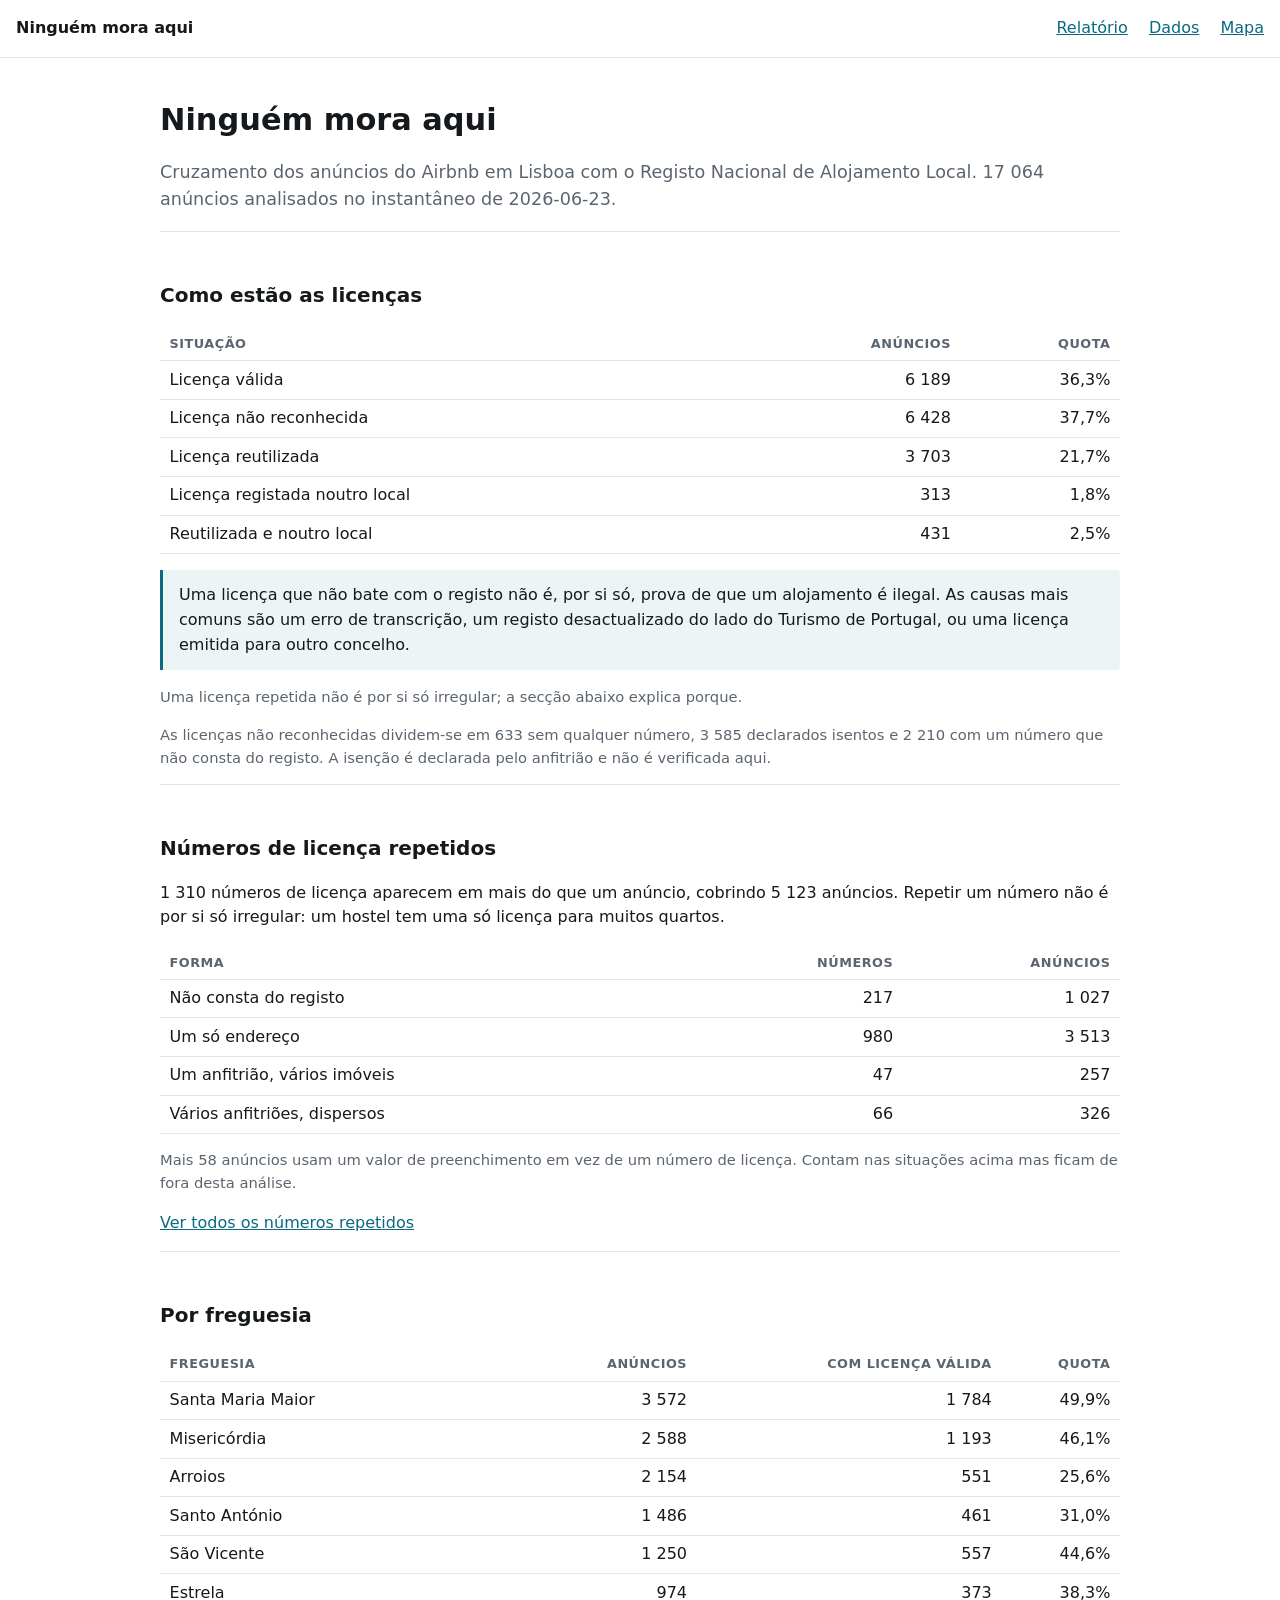
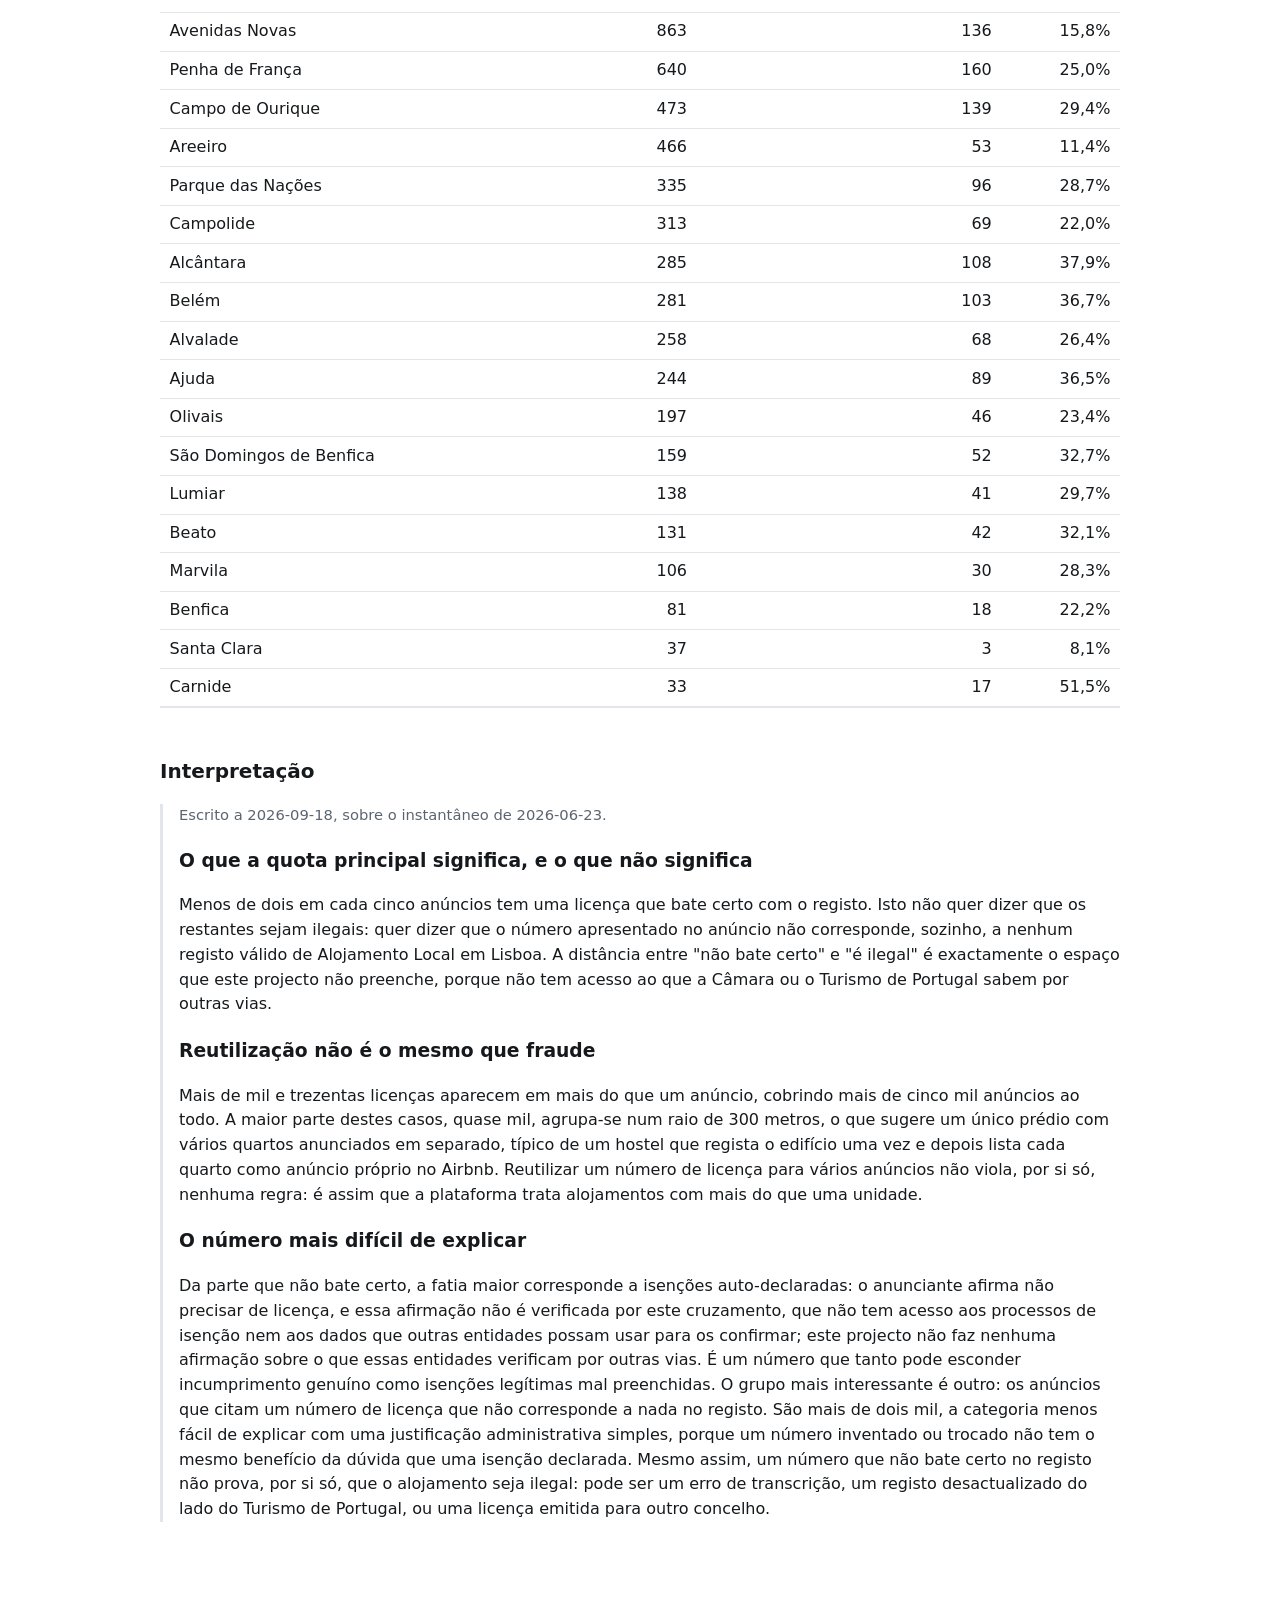
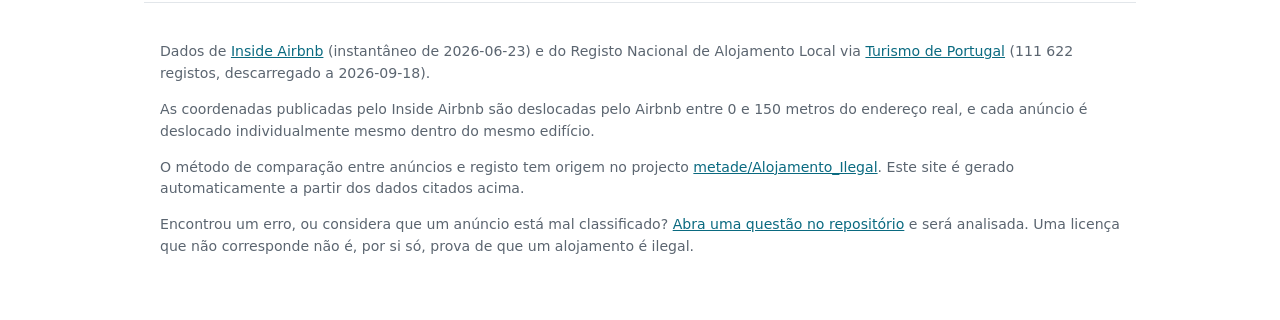
==== index.html @ 64763bdd "Publish 2026-06-23" ====
<!doctype html>
<html lang="pt">
<head>
<meta charset="utf-8">
<meta name="viewport" content="width=device-width, initial-scale=1">
<title>Ninguém mora aqui</title>
<link rel="stylesheet" href="assets/style.css">
</head>
<body>
<header class="site-header">
  <a class="brand" href="">Ninguém mora aqui</a>
  <nav>
    <a href="">Relatório</a>
    <a href="dados/">Dados</a>
    <a href="mapa/">Mapa</a>
  </nav>
</header>
<main>
<h1>Ninguém mora aqui</h1>

<p class="lede">
  Cruzamento dos anúncios do Airbnb em Lisboa com o Registo Nacional de
  Alojamento Local. 17 064
  anúncios analisados no instantâneo de 2026-06-23.
</p>

<section>
<h2>Como estão as licenças</h2>
<table>
  <thead>
  <tr><th scope="col">Situação</th><th scope="col">Anúncios</th><th scope="col">Quota</th></tr>
  </thead>
  <tbody>
  <tr><td>Licença válida</td>
      <td>6 189</td>
      <td>36,3%</td></tr>
  <tr><td>Licença não reconhecida</td>
      <td>6 428</td>
      <td>37,7%</td></tr>
  <tr><td>Licença reutilizada</td>
      <td>3 703</td>
      <td>21,7%</td></tr>
  <tr><td>Licença registada noutro local</td>
      <td>313</td>
      <td>1,8%</td></tr>
  <tr><td>Reutilizada e noutro local</td>
      <td>431</td>
      <td>2,5%</td></tr>
  </tbody>
</table>

<p class="notice">
  Uma licença que não bate com o registo não é, por si só, prova de que um
  alojamento é ilegal. As causas mais comuns são um erro de transcrição, um
  registo desactualizado do lado do Turismo de Portugal, ou uma licença
  emitida para outro concelho.
</p>

<p class="muted">
  Uma licença repetida não é por si só irregular; a secção abaixo explica
  porque.
</p>

<p class="muted">
  As licenças não reconhecidas dividem-se em 633
  sem qualquer número, 3 585 declarados isentos
  e 2 210 com um número que não
  consta do registo. A isenção é declarada pelo anfitrião e não é verificada
  aqui.
</p>
</section>

<section>
<h2>Números de licença repetidos</h2>
<p>
  1 310 números de licença aparecem em mais do que um
  anúncio, cobrindo 5 123 anúncios. Repetir um número
  não é por si só irregular: um hostel tem uma só licença para muitos quartos.
</p>
<table>
  <thead>
  <tr><th scope="col">Forma</th><th scope="col">Números</th><th scope="col">Anúncios</th></tr>
  </thead>
  <tbody>
  <tr><td>Não consta do registo</td><td>217</td><td>1 027</td></tr>
  <tr><td>Um só endereço</td><td>980</td><td>3 513</td></tr>
  <tr><td>Um anfitrião, vários imóveis</td><td>47</td><td>257</td></tr>
  <tr><td>Vários anfitriões, dispersos</td><td>66</td><td>326</td></tr>
  </tbody>
</table>
<p class="muted">
  Mais 58 anúncios usam um
  valor de preenchimento em vez de um número de licença. Contam nas situações
  acima mas ficam de fora desta análise.
</p>
<p><a href="dados/">Ver todos os números repetidos</a></p>
</section>

<section>
<h2>Por freguesia</h2>
<div class="table-wrap">
<table>
  <thead>
  <tr><th scope="col">Freguesia</th><th scope="col">Anúncios</th><th scope="col">Com licença válida</th><th scope="col">Quota</th></tr>
  </thead>
  <tbody>
  <tr>
    <td>Santa Maria Maior</td>
    <td>3 572</td>
    <td>1 784</td>
    <td>49,9%</td>
  </tr>
  <tr>
    <td>Misericórdia</td>
    <td>2 588</td>
    <td>1 193</td>
    <td>46,1%</td>
  </tr>
  <tr>
    <td>Arroios</td>
    <td>2 154</td>
    <td>551</td>
    <td>25,6%</td>
  </tr>
  <tr>
    <td>Santo António</td>
    <td>1 486</td>
    <td>461</td>
    <td>31,0%</td>
  </tr>
  <tr>
    <td>São Vicente</td>
    <td>1 250</td>
    <td>557</td>
    <td>44,6%</td>
  </tr>
  <tr>
    <td>Estrela</td>
    <td>974</td>
    <td>373</td>
    <td>38,3%</td>
  </tr>
  <tr>
    <td>Avenidas Novas</td>
    <td>863</td>
    <td>136</td>
    <td>15,8%</td>
  </tr>
  <tr>
    <td>Penha de França</td>
    <td>640</td>
    <td>160</td>
    <td>25,0%</td>
  </tr>
  <tr>
    <td>Campo de Ourique</td>
    <td>473</td>
    <td>139</td>
    <td>29,4%</td>
  </tr>
  <tr>
    <td>Areeiro</td>
    <td>466</td>
    <td>53</td>
    <td>11,4%</td>
  </tr>
  <tr>
    <td>Parque das Nações</td>
    <td>335</td>
    <td>96</td>
    <td>28,7%</td>
  </tr>
  <tr>
    <td>Campolide</td>
    <td>313</td>
    <td>69</td>
    <td>22,0%</td>
  </tr>
  <tr>
    <td>Alcântara</td>
    <td>285</td>
    <td>108</td>
    <td>37,9%</td>
  </tr>
  <tr>
    <td>Belém</td>
    <td>281</td>
    <td>103</td>
    <td>36,7%</td>
  </tr>
  <tr>
    <td>Alvalade</td>
    <td>258</td>
    <td>68</td>
    <td>26,4%</td>
  </tr>
  <tr>
    <td>Ajuda</td>
    <td>244</td>
    <td>89</td>
    <td>36,5%</td>
  </tr>
  <tr>
    <td>Olivais</td>
    <td>197</td>
    <td>46</td>
    <td>23,4%</td>
  </tr>
  <tr>
    <td>São Domingos de Benfica</td>
    <td>159</td>
    <td>52</td>
    <td>32,7%</td>
  </tr>
  <tr>
    <td>Lumiar</td>
    <td>138</td>
    <td>41</td>
    <td>29,7%</td>
  </tr>
  <tr>
    <td>Beato</td>
    <td>131</td>
    <td>42</td>
    <td>32,1%</td>
  </tr>
  <tr>
    <td>Marvila</td>
    <td>106</td>
    <td>30</td>
    <td>28,3%</td>
  </tr>
  <tr>
    <td>Benfica</td>
    <td>81</td>
    <td>18</td>
    <td>22,2%</td>
  </tr>
  <tr>
    <td>Santa Clara</td>
    <td>37</td>
    <td>3</td>
    <td>8,1%</td>
  </tr>
  <tr>
    <td>Carnide</td>
    <td>33</td>
    <td>17</td>
    <td>51,5%</td>
  </tr>
  </tbody>
</table>
</div>
</section>

<section>
<h2>Interpretação</h2>
<div class="commentary">
  <p class="muted">Escrito a 2026-09-18, sobre o instantâneo de
     2026-06-23.</p>
  <h3>O que a quota principal significa, e o que não significa</h3>
<p>Menos de dois em cada cinco anúncios tem uma licença que bate certo com o
registo. Isto não quer dizer que os restantes sejam ilegais: quer dizer que o
número apresentado no anúncio não corresponde, sozinho, a nenhum registo
válido de Alojamento Local em Lisboa. A distância entre "não bate certo" e "é
ilegal" é exactamente o espaço que este projecto não preenche, porque não tem
acesso ao que a Câmara ou o Turismo de Portugal sabem por outras vias.</p>
<h3>Reutilização não é o mesmo que fraude</h3>
<p>Mais de mil e trezentas licenças aparecem em mais do que um anúncio,
cobrindo mais de cinco mil anúncios ao todo. A maior parte destes casos,
quase mil, agrupa-se num raio de 300 metros, o que sugere um único prédio
com vários quartos anunciados em separado, típico de um hostel que regista o
edifício uma vez e depois lista cada quarto como anúncio próprio no Airbnb.
Reutilizar um número de licença para vários anúncios não viola, por si só,
nenhuma regra: é assim que a plataforma trata alojamentos com mais do que
uma unidade.</p>
<h3>O número mais difícil de explicar</h3>
<p>Da parte que não bate certo, a fatia maior corresponde a isenções
auto-declaradas: o anunciante afirma não precisar de licença, e essa
afirmação não é verificada por este cruzamento, que não tem acesso aos
processos de isenção nem aos dados que outras entidades possam usar para os
confirmar; este projecto não faz nenhuma afirmação sobre o que essas
entidades verificam por outras vias. É um número que tanto pode esconder
incumprimento genuíno como isenções legítimas mal preenchidas. O grupo mais
interessante é outro: os anúncios que citam um número de licença que não
corresponde a nada no registo. São mais de dois mil, a categoria menos fácil
de explicar com uma justificação administrativa simples, porque um número
inventado ou trocado não tem o mesmo benefício da dúvida que uma isenção
declarada. Mesmo assim, um número que não bate certo no registo não prova,
por si só, que o alojamento seja ilegal: pode ser um erro de transcrição, um
registo desactualizado do lado do Turismo de Portugal, ou uma licença
emitida para outro concelho.</p>
</div>
</section>
</main>
<footer class="site-footer">
  <p>
    Dados de <a href="https://insideairbnb.com/get-the-data/">Inside Airbnb</a>
    (instantâneo de 2026-06-23) e do Registo Nacional de
    Alojamento Local via
    <a href="https://sigtur.turismodeportugal.pt/">Turismo de Portugal</a>
    (111 622 registos, descarregado a
    2026-09-18).
  </p>
  <p>
    As coordenadas publicadas pelo Inside Airbnb são deslocadas pelo Airbnb
    entre 0 e 150 metros do endereço real, e cada anúncio é deslocado
    individualmente mesmo dentro do mesmo edifício.
  </p>
  <p>
    O método de comparação entre anúncios e registo tem origem no projecto
    <a href="https://github.com/metade/Alojamento_Ilegal">metade/Alojamento_Ilegal</a>.
    Este site é gerado automaticamente a partir dos dados citados acima.
  </p>
  <p>
    Encontrou um erro, ou considera que um anúncio está mal classificado?
    <a href="https://github.com/caasols/ninguem-mora-aqui/issues">Abra uma questão
    no repositório</a> e será analisada. Uma licença que não corresponde não é,
    por si só, prova de que um alojamento é ilegal.
  </p>
</footer>
</body>
</html>
---- assets/style.css ----
:root {
  --bg: #ffffff;
  --fg: #16191c;
  --muted: #5b6570;
  --line: #e2e6ea;
  --accent: #0a6a80;
  --accent-soft: rgba(10, 106, 128, .07);
}
@media (prefers-color-scheme: dark) {
  :root {
    --bg: #101316; --fg: #e6eaee; --muted: #98a2ac;
    --line: #252b31; --accent: #5ab6cc;
    --accent-soft: rgba(90, 182, 204, .07);
  }
}
* { box-sizing: border-box; }
body {
  margin: 0; background: var(--bg); color: var(--fg);
  font: 16px/1.55 system-ui, -apple-system, "Segoe UI", Roboto, sans-serif;
}
main { max-width: 62rem; margin: 0 auto; padding: 1.5rem 1rem 4rem; }
.site-header {
  display: flex; flex-wrap: wrap; gap: 1rem; align-items: baseline;
  justify-content: space-between;
  padding: 1rem; border-bottom: 1px solid var(--line);
}
.brand { font-weight: 700; text-decoration: none; color: var(--fg); }
.site-header nav a { margin-left: 1rem; color: var(--accent); }
h1 { font-size: 1.9rem; line-height: 1.2; text-wrap: balance; }
h2 { font-size: 1.25rem; margin-top: 2.5rem; }
.lede { font-size: 1.1rem; color: var(--muted); }
section { border-top: 1px solid var(--line); padding-top: .5rem; }
table { border-collapse: collapse; width: 100%; font-variant-numeric: tabular-nums; }
th, td { text-align: left; padding: .4rem .6rem; border-bottom: 1px solid var(--line); }
th { font-size: .8rem; text-transform: uppercase; letter-spacing: .04em; color: var(--muted); }
td:not(:first-child), th:not(:first-child) { text-align: right; }
.table-wrap { overflow-x: auto; }
.muted { color: var(--muted); font-size: .92rem; }
.notice {
  border-left: 3px solid var(--accent); background: var(--accent-soft);
  padding: .8rem 1rem; border-radius: 0 4px 4px 0;
}
.commentary { border-left: 3px solid var(--line); padding-left: 1rem; }
.site-footer {
  max-width: 62rem; margin: 0 auto; padding: 1.5rem 1rem 3rem;
  border-top: 1px solid var(--line); color: var(--muted); font-size: .88rem;
}
a { color: var(--accent); }
#map { height: 75vh; min-height: 24rem; border: 1px solid var(--line); }
#tabela_filtro { padding: .4rem .6rem; margin-bottom: 1rem; width: 100%; max-width: 24rem; }
.legend { display: flex; flex-wrap: wrap; gap: 2rem; margin: 1rem 0; }
.legend-title { font-size: .95rem; margin: 0 0 .4rem; }
.legend-list { list-style: none; margin: 0; padding: 0; font-size: .92rem; }
.legend-list li { display: flex; align-items: center; gap: .5rem; padding: .15rem 0; }
.swatch { width: .8rem; height: .8rem; border-radius: 50%; flex: none; display: inline-block; }
.swatch-teal { background: #0a6a80; }
.swatch-violet { background: #5b21b6; }
.swatch-amber { background: #92400e; }
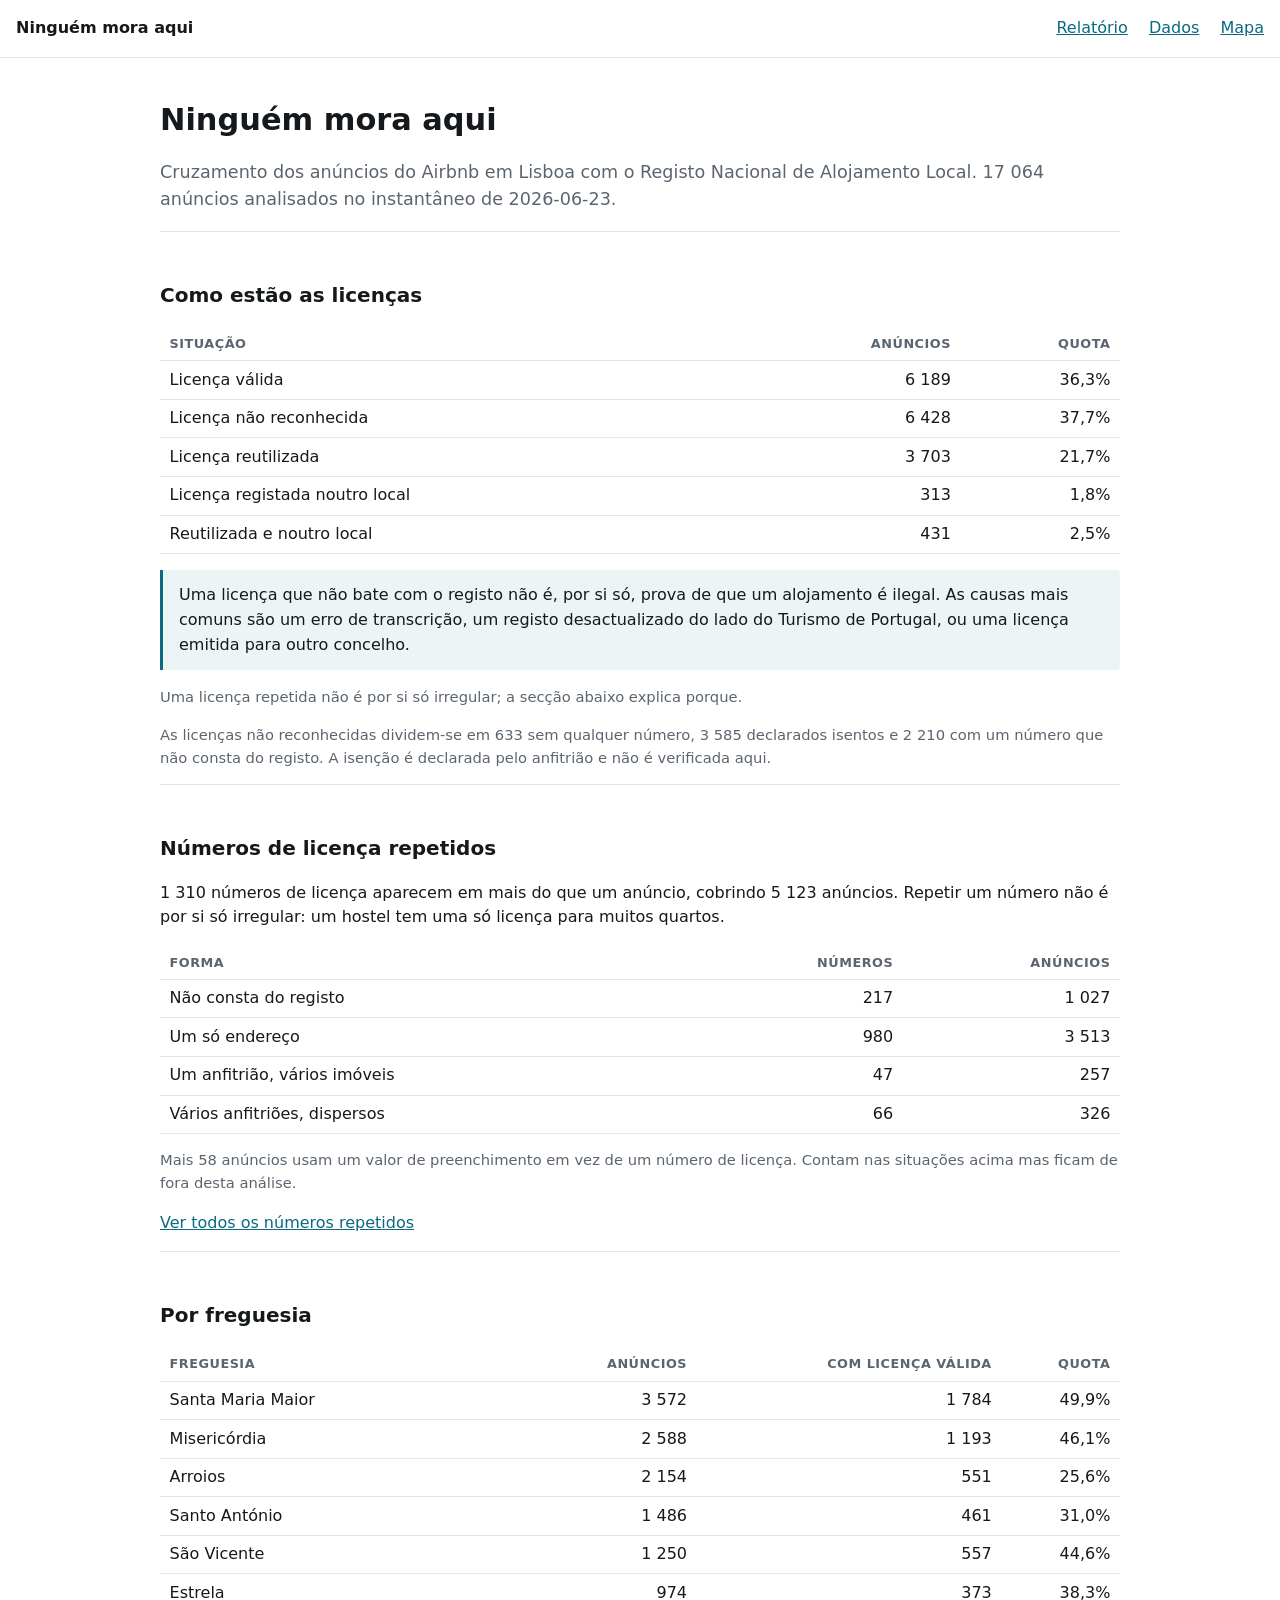
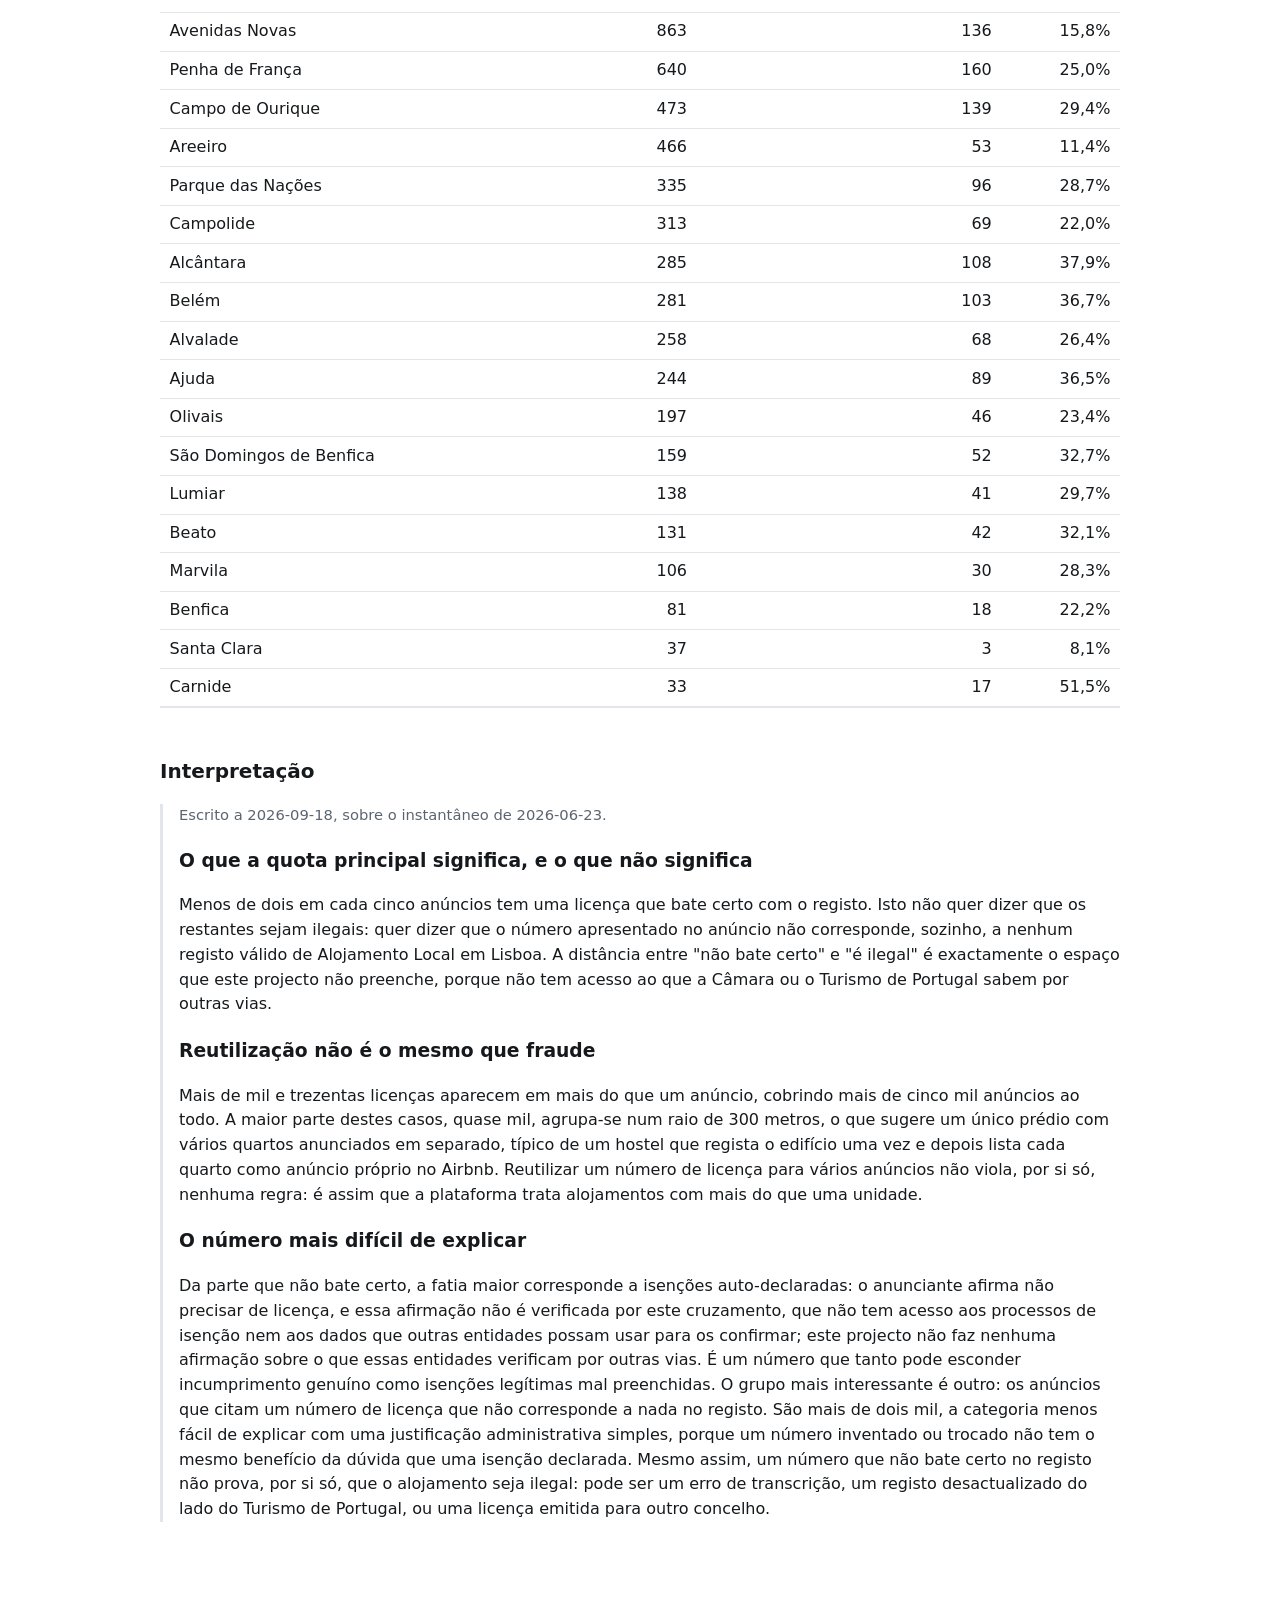
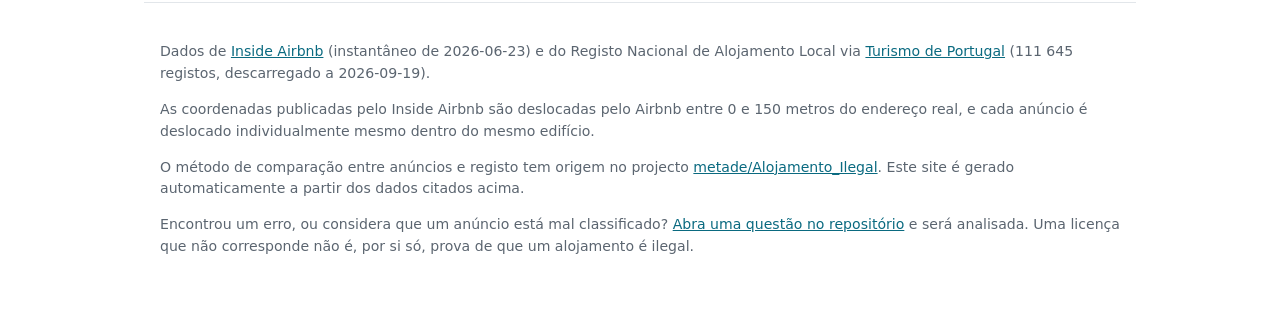
==== commit 9fd108bc: "Publish 2026-06-23" ====
--- a/index.html
+++ b/index.html
@@ -299,8 +299,8 @@
     (instantâneo de 2026-06-23) e do Registo Nacional de
     Alojamento Local via
     <a href="https://sigtur.turismodeportugal.pt/">Turismo de Portugal</a>
-    (111 622 registos, descarregado a
-    2026-09-18).
+    (111 645 registos, descarregado a
+    2026-09-19).
   </p>
   <p>
     As coordenadas publicadas pelo Inside Airbnb são deslocadas pelo Airbnb
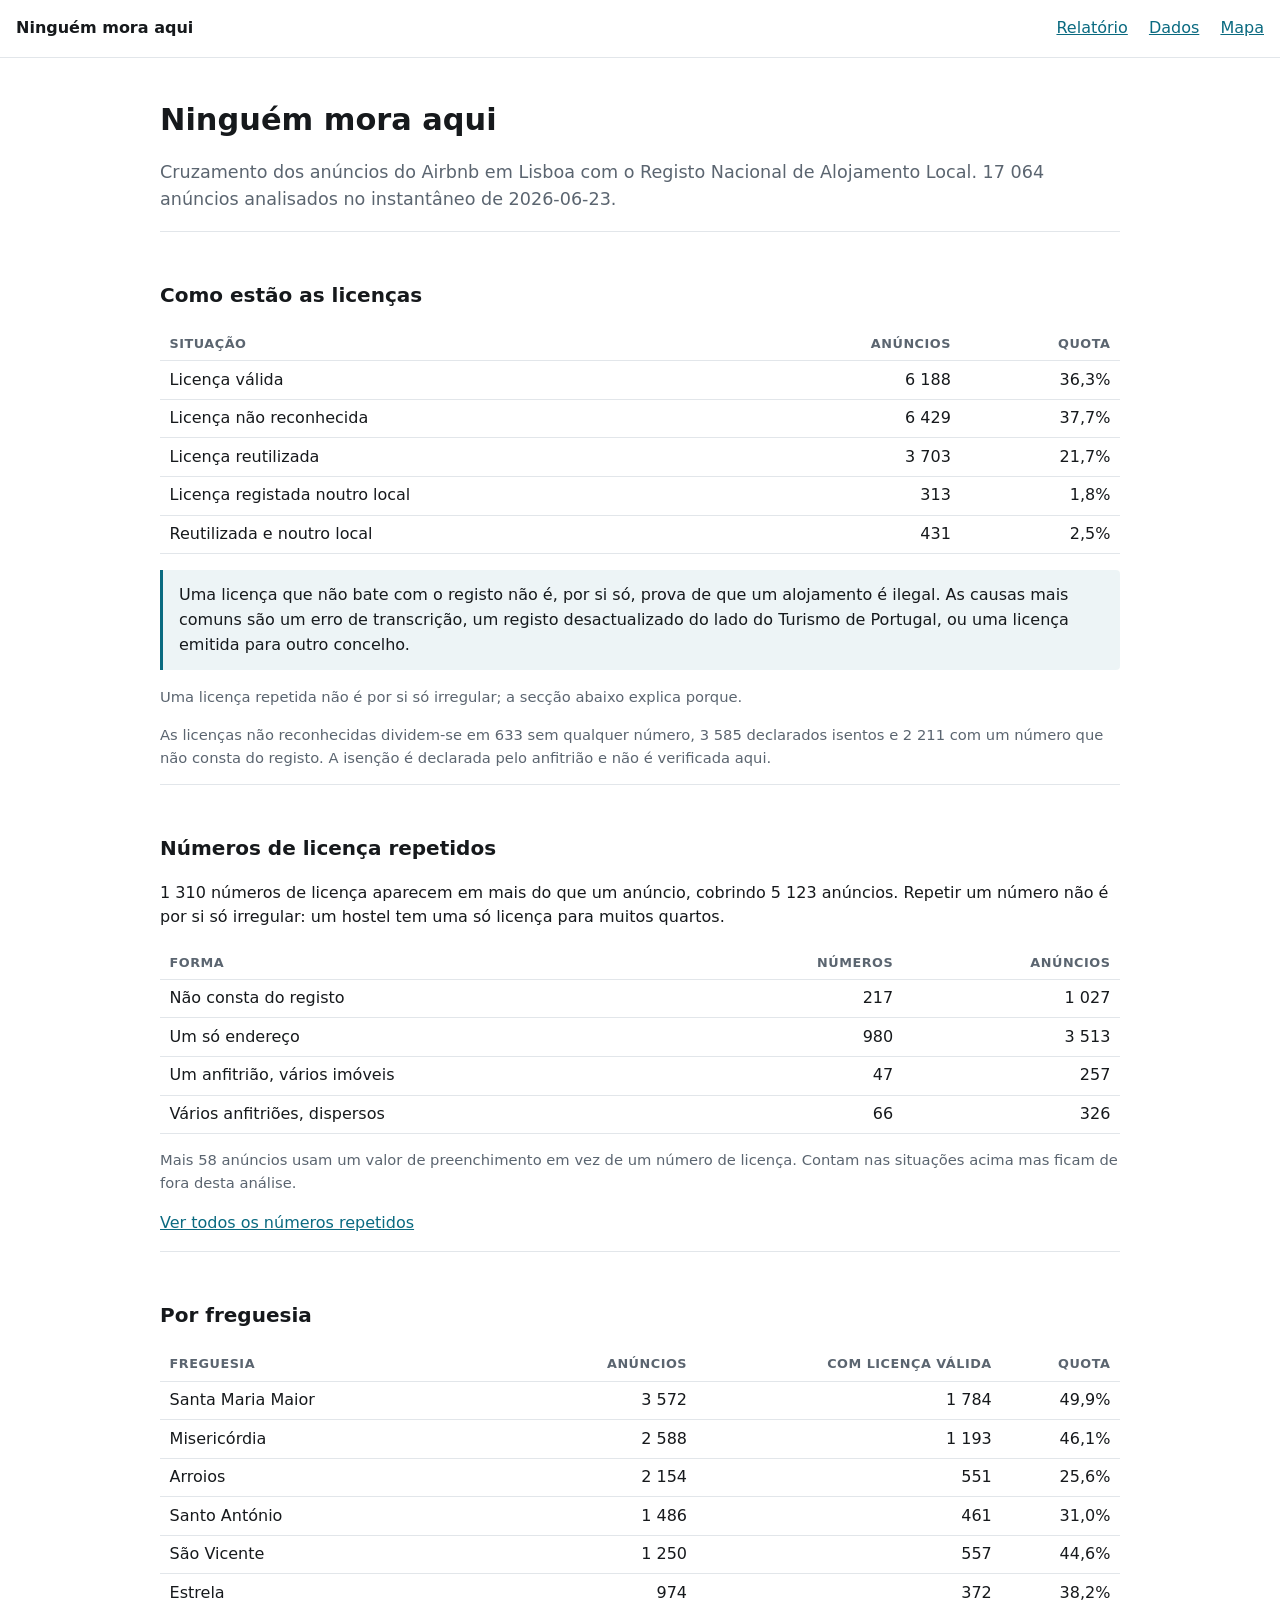
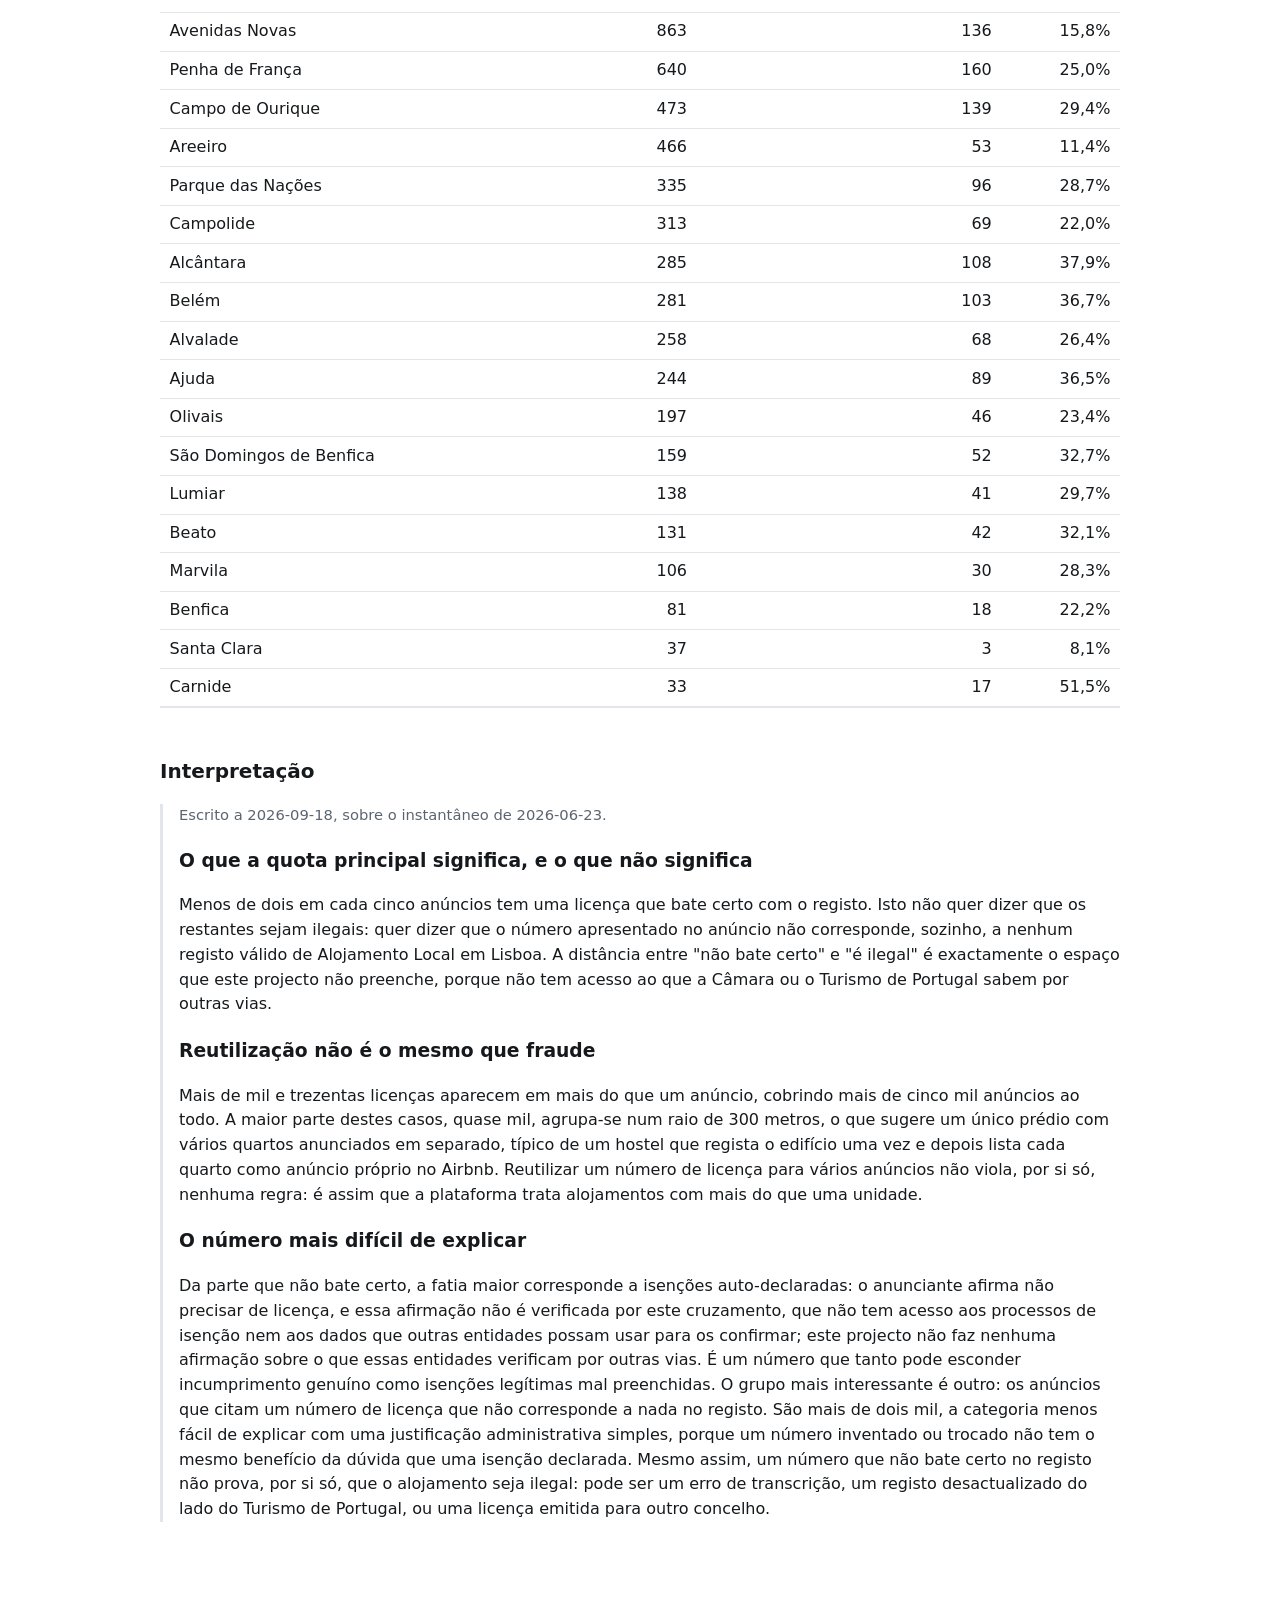
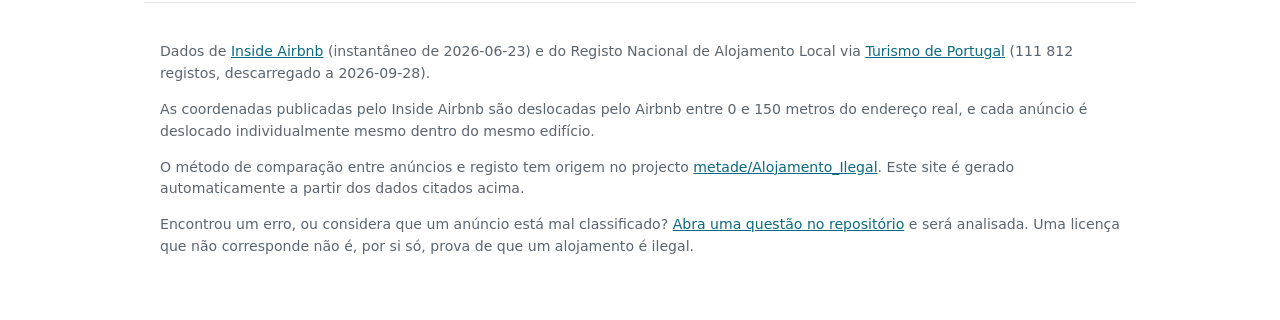
==== commit 4681742e: "Publish 2026-06-23" ====
--- a/index.html
+++ b/index.html
@@ -32,10 +32,10 @@
   </thead>
   <tbody>
   <tr><td>Licença válida</td>
-      <td>6 189</td>
+      <td>6 188</td>
       <td>36,3%</td></tr>
   <tr><td>Licença não reconhecida</td>
-      <td>6 428</td>
+      <td>6 429</td>
       <td>37,7%</td></tr>
   <tr><td>Licença reutilizada</td>
       <td>3 703</td>
@@ -64,7 +64,7 @@
 <p class="muted">
   As licenças não reconhecidas dividem-se em 633
   sem qualquer número, 3 585 declarados isentos
-  e 2 210 com um número que não
+  e 2 211 com um número que não
   consta do registo. A isenção é declarada pelo anfitrião e não é verificada
   aqui.
 </p>
@@ -137,8 +137,8 @@
   <tr>
     <td>Estrela</td>
     <td>974</td>
-    <td>373</td>
-    <td>38,3%</td>
+    <td>372</td>
+    <td>38,2%</td>
   </tr>
   <tr>
     <td>Avenidas Novas</td>
@@ -299,8 +299,8 @@
     (instantâneo de 2026-06-23) e do Registo Nacional de
     Alojamento Local via
     <a href="https://sigtur.turismodeportugal.pt/">Turismo de Portugal</a>
-    (111 645 registos, descarregado a
-    2026-09-19).
+    (111 812 registos, descarregado a
+    2026-09-28).
   </p>
   <p>
     As coordenadas publicadas pelo Inside Airbnb são deslocadas pelo Airbnb
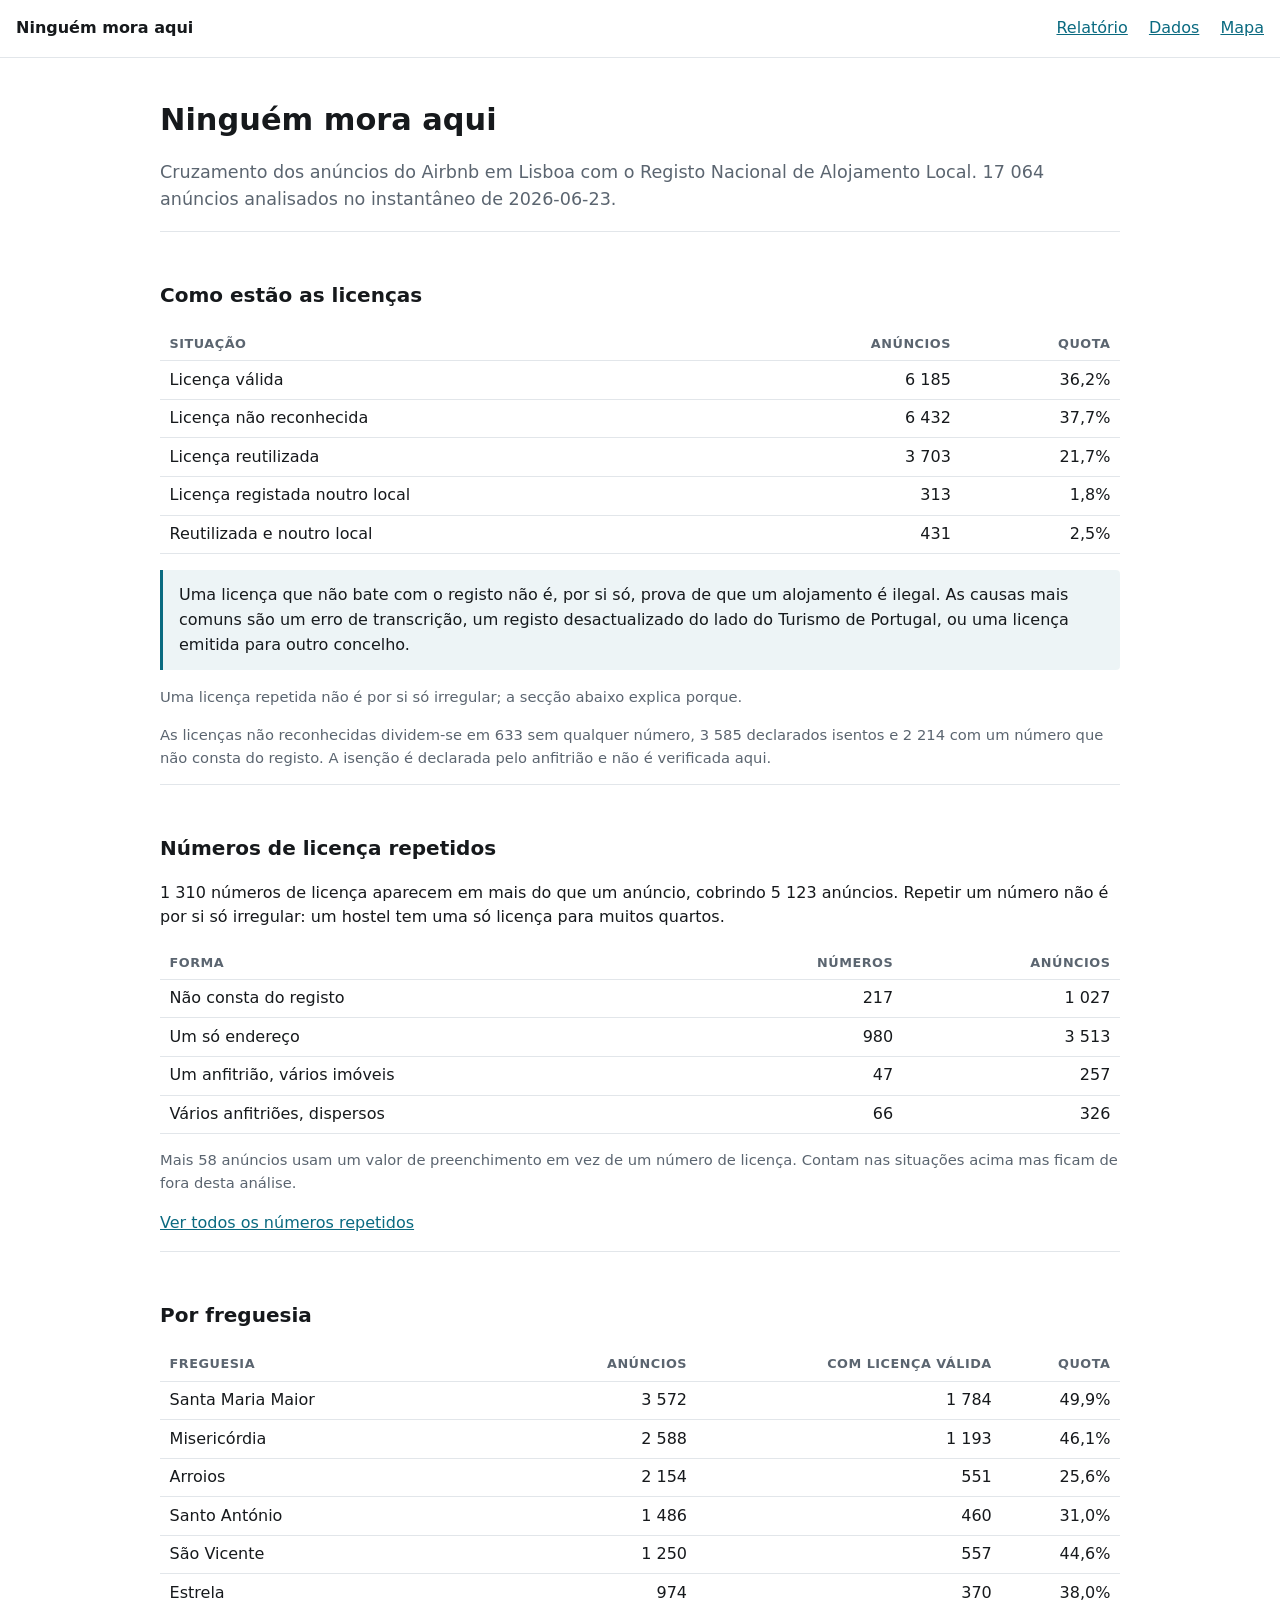
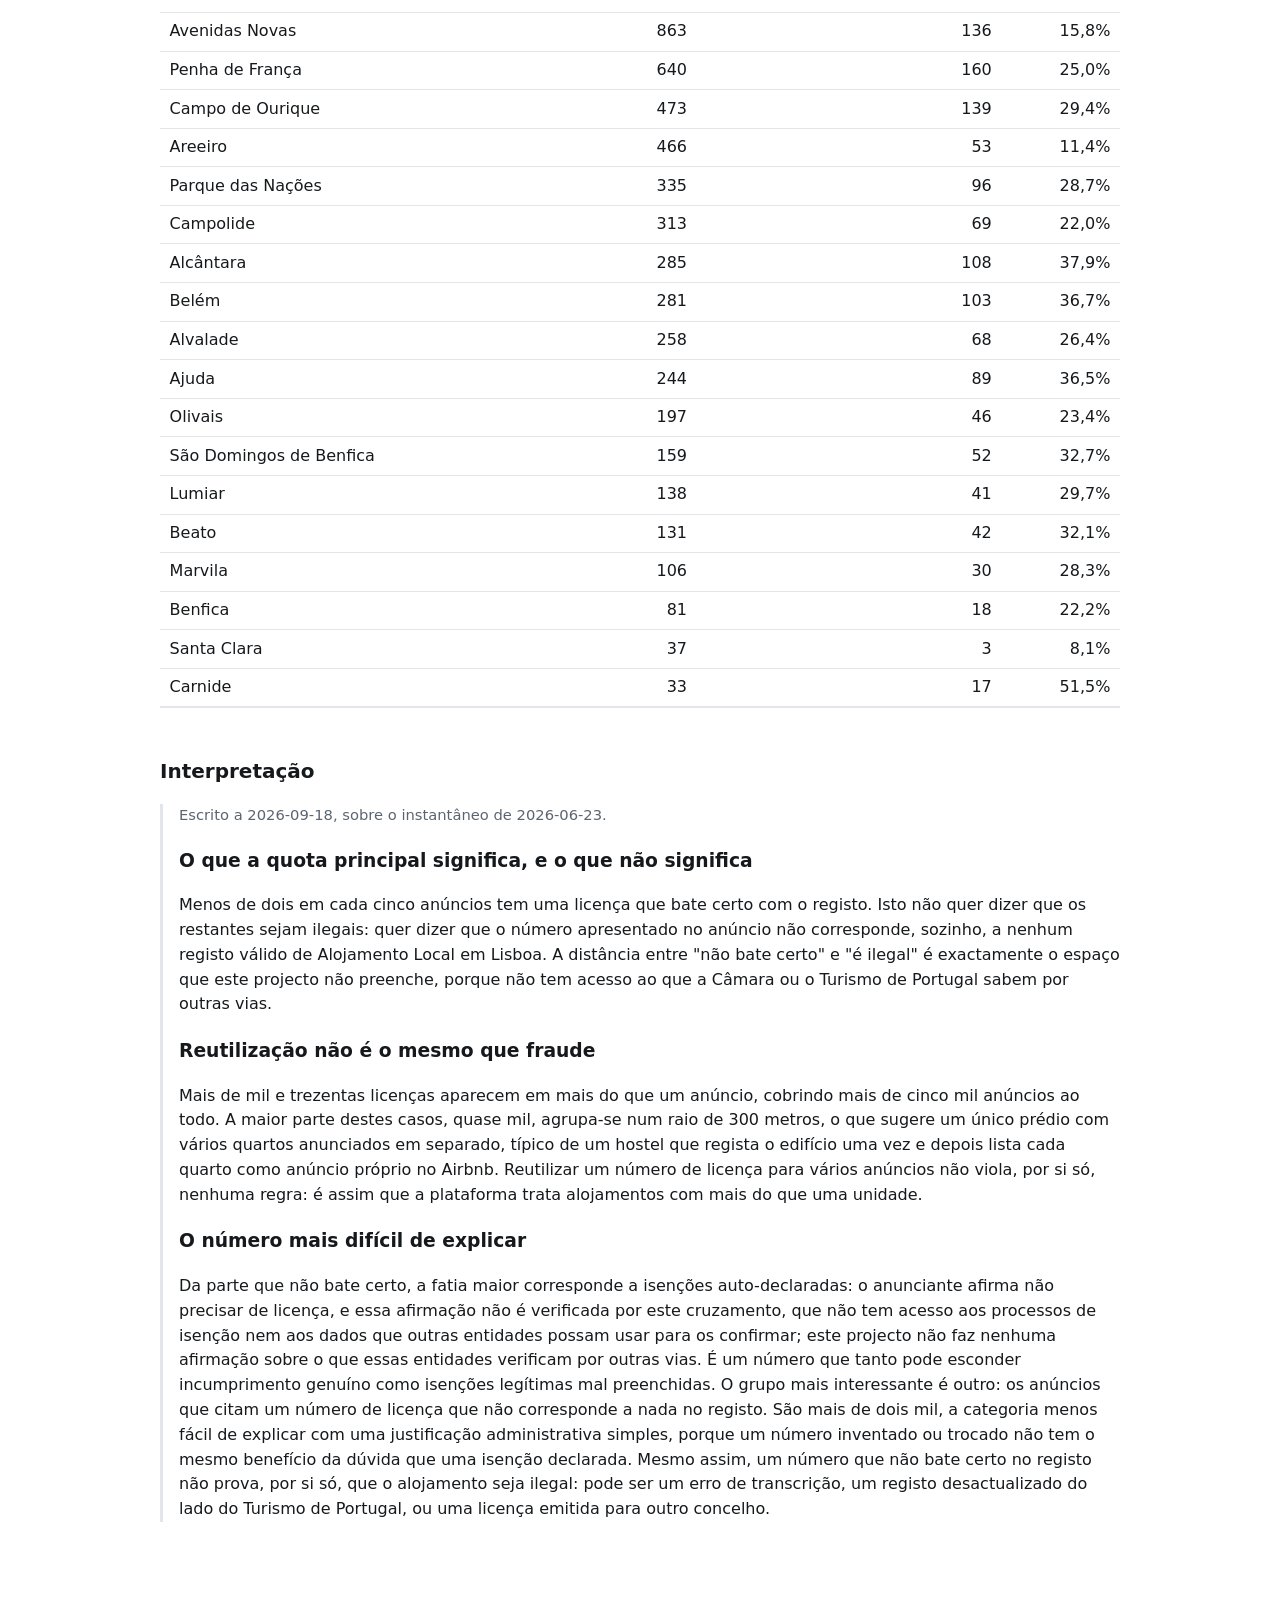
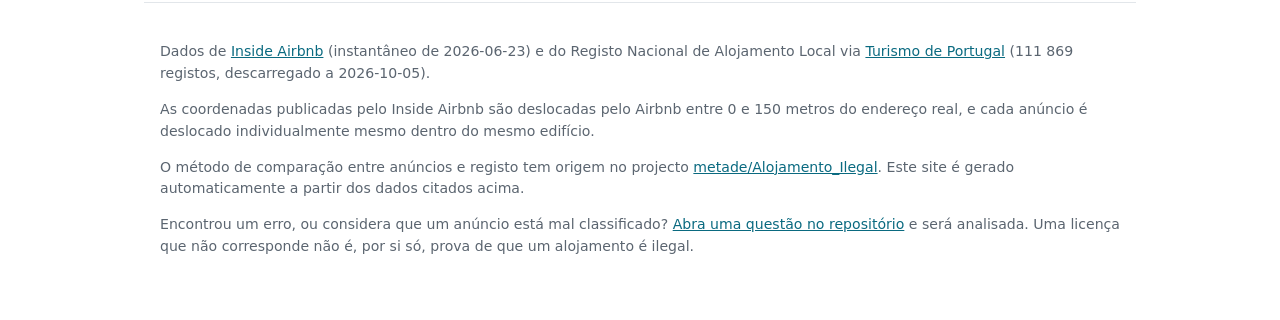
==== commit aab3e663: "Publish 2026-06-23" ====
--- a/index.html
+++ b/index.html
@@ -32,10 +32,10 @@
   </thead>
   <tbody>
   <tr><td>Licença válida</td>
-      <td>6 188</td>
-      <td>36,3%</td></tr>
+      <td>6 185</td>
+      <td>36,2%</td></tr>
   <tr><td>Licença não reconhecida</td>
-      <td>6 429</td>
+      <td>6 432</td>
       <td>37,7%</td></tr>
   <tr><td>Licença reutilizada</td>
       <td>3 703</td>
@@ -64,7 +64,7 @@
 <p class="muted">
   As licenças não reconhecidas dividem-se em 633
   sem qualquer número, 3 585 declarados isentos
-  e 2 211 com um número que não
+  e 2 214 com um número que não
   consta do registo. A isenção é declarada pelo anfitrião e não é verificada
   aqui.
 </p>
@@ -125,7 +125,7 @@
   <tr>
     <td>Santo António</td>
     <td>1 486</td>
-    <td>461</td>
+    <td>460</td>
     <td>31,0%</td>
   </tr>
   <tr>
@@ -137,8 +137,8 @@
   <tr>
     <td>Estrela</td>
     <td>974</td>
-    <td>372</td>
-    <td>38,2%</td>
+    <td>370</td>
+    <td>38,0%</td>
   </tr>
   <tr>
     <td>Avenidas Novas</td>
@@ -299,8 +299,8 @@
     (instantâneo de 2026-06-23) e do Registo Nacional de
     Alojamento Local via
     <a href="https://sigtur.turismodeportugal.pt/">Turismo de Portugal</a>
-    (111 812 registos, descarregado a
-    2026-09-28).
+    (111 869 registos, descarregado a
+    2026-10-05).
   </p>
   <p>
     As coordenadas publicadas pelo Inside Airbnb são deslocadas pelo Airbnb
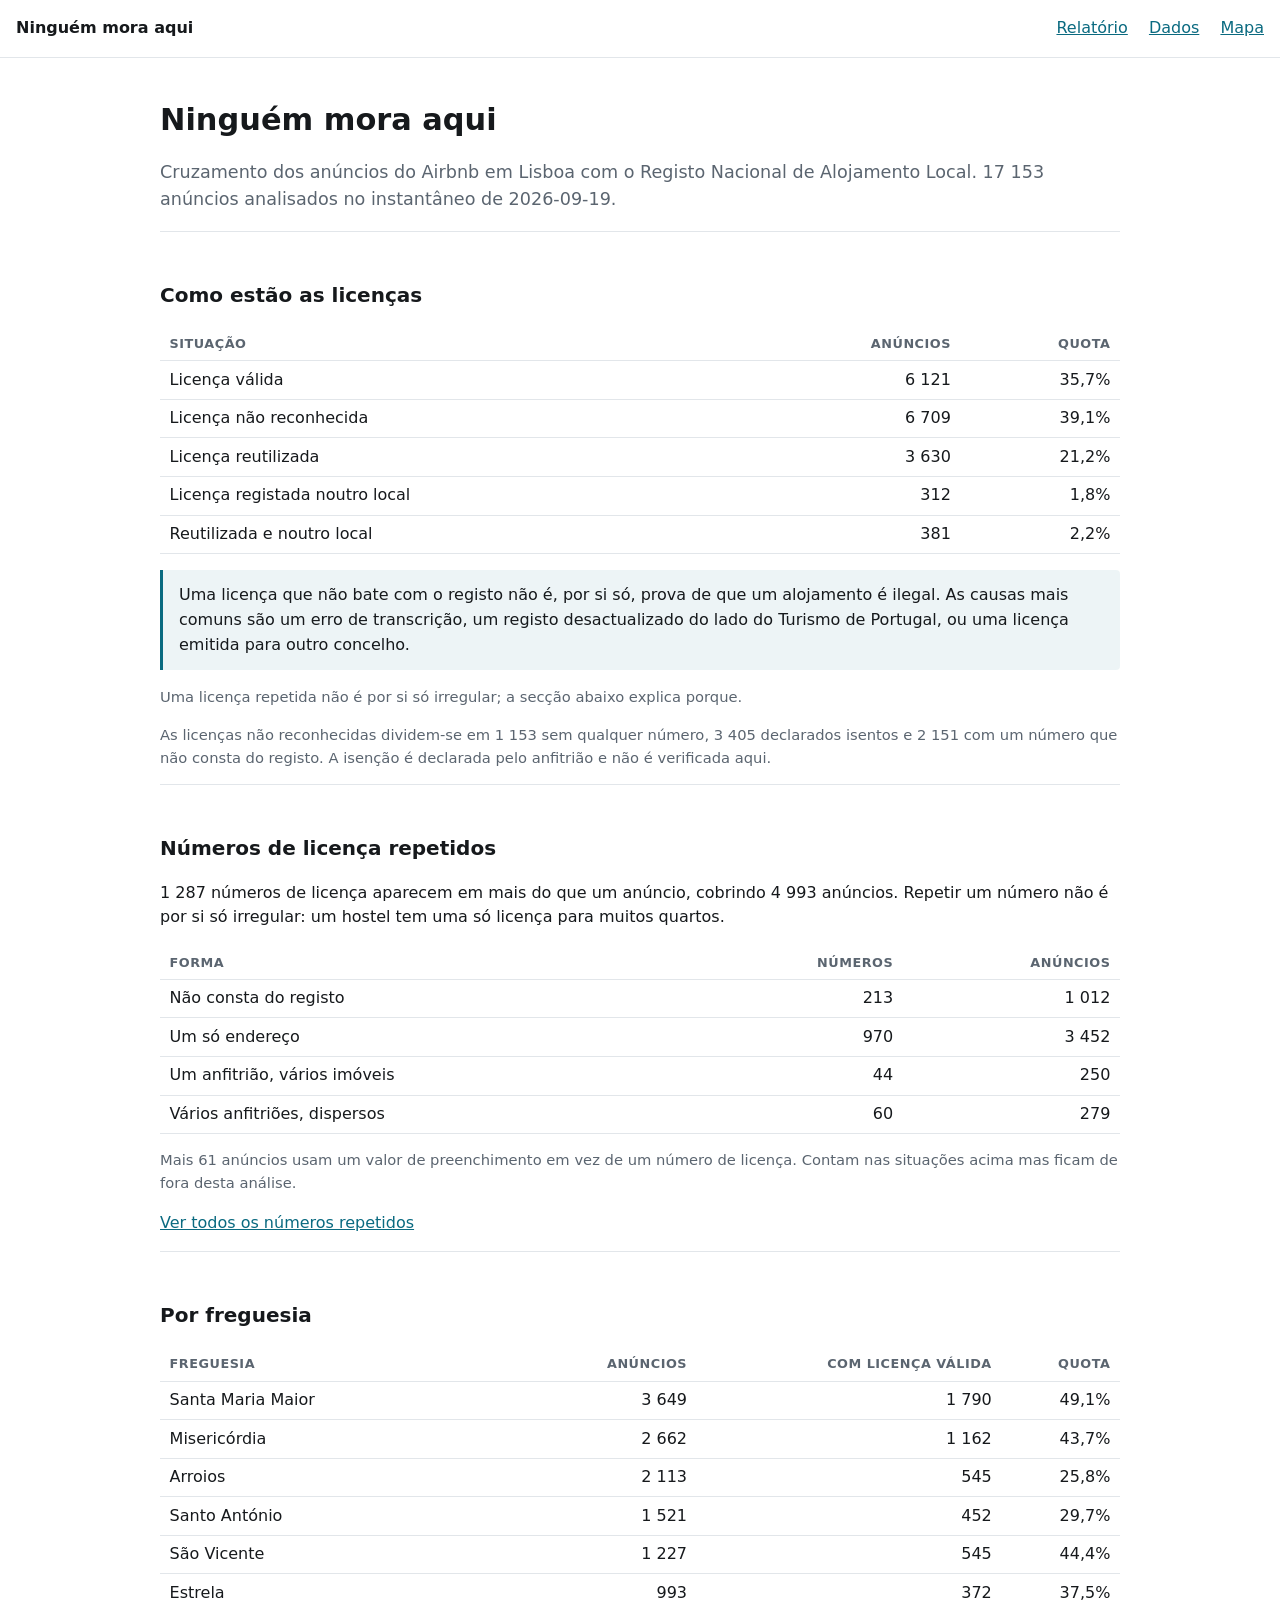
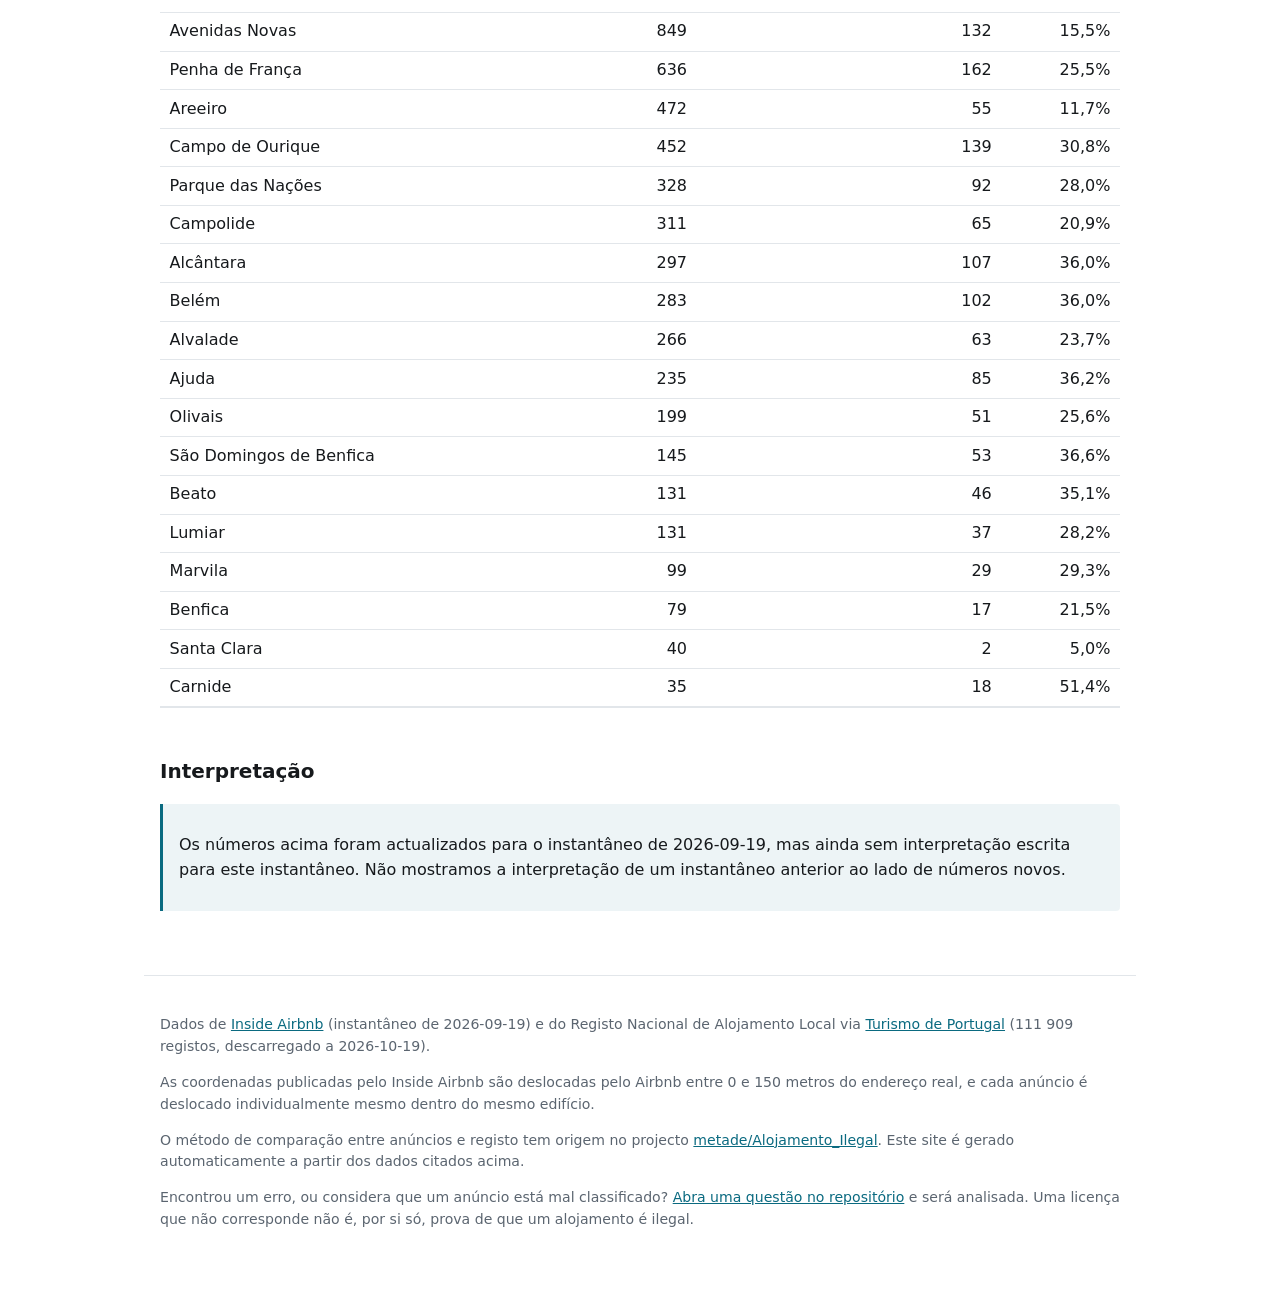
==== commit 0d5890e9: "Publish 2026-09-19" ====
--- a/index.html
+++ b/index.html
@@ -20,8 +20,8 @@
 
 <p class="lede">
   Cruzamento dos anúncios do Airbnb em Lisboa com o Registo Nacional de
-  Alojamento Local. 17 064
-  anúncios analisados no instantâneo de 2026-06-23.
+  Alojamento Local. 17 153
+  anúncios analisados no instantâneo de 2026-09-19.
 </p>
 
 <section>
@@ -32,20 +32,20 @@
   </thead>
   <tbody>
   <tr><td>Licença válida</td>
-      <td>6 185</td>
-      <td>36,2%</td></tr>
+      <td>6 121</td>
+      <td>35,7%</td></tr>
   <tr><td>Licença não reconhecida</td>
-      <td>6 432</td>
-      <td>37,7%</td></tr>
+      <td>6 709</td>
+      <td>39,1%</td></tr>
   <tr><td>Licença reutilizada</td>
-      <td>3 703</td>
-      <td>21,7%</td></tr>
+      <td>3 630</td>
+      <td>21,2%</td></tr>
   <tr><td>Licença registada noutro local</td>
-      <td>313</td>
+      <td>312</td>
       <td>1,8%</td></tr>
   <tr><td>Reutilizada e noutro local</td>
-      <td>431</td>
-      <td>2,5%</td></tr>
+      <td>381</td>
+      <td>2,2%</td></tr>
   </tbody>
 </table>
 
@@ -62,9 +62,9 @@
 </p>
 
 <p class="muted">
-  As licenças não reconhecidas dividem-se em 633
-  sem qualquer número, 3 585 declarados isentos
-  e 2 214 com um número que não
+  As licenças não reconhecidas dividem-se em 1 153
+  sem qualquer número, 3 405 declarados isentos
+  e 2 151 com um número que não
   consta do registo. A isenção é declarada pelo anfitrião e não é verificada
   aqui.
 </p>
@@ -73,8 +73,8 @@
 <section>
 <h2>Números de licença repetidos</h2>
 <p>
-  1 310 números de licença aparecem em mais do que um
-  anúncio, cobrindo 5 123 anúncios. Repetir um número
+  1 287 números de licença aparecem em mais do que um
+  anúncio, cobrindo 4 993 anúncios. Repetir um número
   não é por si só irregular: um hostel tem uma só licença para muitos quartos.
 </p>
 <table>
@@ -82,14 +82,14 @@
   <tr><th scope="col">Forma</th><th scope="col">Números</th><th scope="col">Anúncios</th></tr>
   </thead>
   <tbody>
-  <tr><td>Não consta do registo</td><td>217</td><td>1 027</td></tr>
-  <tr><td>Um só endereço</td><td>980</td><td>3 513</td></tr>
-  <tr><td>Um anfitrião, vários imóveis</td><td>47</td><td>257</td></tr>
-  <tr><td>Vários anfitriões, dispersos</td><td>66</td><td>326</td></tr>
+  <tr><td>Não consta do registo</td><td>213</td><td>1 012</td></tr>
+  <tr><td>Um só endereço</td><td>970</td><td>3 452</td></tr>
+  <tr><td>Um anfitrião, vários imóveis</td><td>44</td><td>250</td></tr>
+  <tr><td>Vários anfitriões, dispersos</td><td>60</td><td>279</td></tr>
   </tbody>
 </table>
 <p class="muted">
-  Mais 58 anúncios usam um
+  Mais 61 anúncios usam um
   valor de preenchimento em vez de um número de licença. Contam nas situações
   acima mas ficam de fora desta análise.
 </p>
@@ -106,147 +106,147 @@
   <tbody>
   <tr>
     <td>Santa Maria Maior</td>
-    <td>3 572</td>
-    <td>1 784</td>
-    <td>49,9%</td>
+    <td>3 649</td>
+    <td>1 790</td>
+    <td>49,1%</td>
   </tr>
   <tr>
     <td>Misericórdia</td>
-    <td>2 588</td>
-    <td>1 193</td>
-    <td>46,1%</td>
+    <td>2 662</td>
+    <td>1 162</td>
+    <td>43,7%</td>
   </tr>
   <tr>
     <td>Arroios</td>
-    <td>2 154</td>
-    <td>551</td>
+    <td>2 113</td>
+    <td>545</td>
+    <td>25,8%</td>
+  </tr>
+  <tr>
+    <td>Santo António</td>
+    <td>1 521</td>
+    <td>452</td>
+    <td>29,7%</td>
+  </tr>
+  <tr>
+    <td>São Vicente</td>
+    <td>1 227</td>
+    <td>545</td>
+    <td>44,4%</td>
+  </tr>
+  <tr>
+    <td>Estrela</td>
+    <td>993</td>
+    <td>372</td>
+    <td>37,5%</td>
+  </tr>
+  <tr>
+    <td>Avenidas Novas</td>
+    <td>849</td>
+    <td>132</td>
+    <td>15,5%</td>
+  </tr>
+  <tr>
+    <td>Penha de França</td>
+    <td>636</td>
+    <td>162</td>
+    <td>25,5%</td>
+  </tr>
+  <tr>
+    <td>Areeiro</td>
+    <td>472</td>
+    <td>55</td>
+    <td>11,7%</td>
+  </tr>
+  <tr>
+    <td>Campo de Ourique</td>
+    <td>452</td>
+    <td>139</td>
+    <td>30,8%</td>
+  </tr>
+  <tr>
+    <td>Parque das Nações</td>
+    <td>328</td>
+    <td>92</td>
+    <td>28,0%</td>
+  </tr>
+  <tr>
+    <td>Campolide</td>
+    <td>311</td>
+    <td>65</td>
+    <td>20,9%</td>
+  </tr>
+  <tr>
+    <td>Alcântara</td>
+    <td>297</td>
+    <td>107</td>
+    <td>36,0%</td>
+  </tr>
+  <tr>
+    <td>Belém</td>
+    <td>283</td>
+    <td>102</td>
+    <td>36,0%</td>
+  </tr>
+  <tr>
+    <td>Alvalade</td>
+    <td>266</td>
+    <td>63</td>
+    <td>23,7%</td>
+  </tr>
+  <tr>
+    <td>Ajuda</td>
+    <td>235</td>
+    <td>85</td>
+    <td>36,2%</td>
+  </tr>
+  <tr>
+    <td>Olivais</td>
+    <td>199</td>
+    <td>51</td>
     <td>25,6%</td>
   </tr>
   <tr>
-    <td>Santo António</td>
-    <td>1 486</td>
-    <td>460</td>
-    <td>31,0%</td>
-  </tr>
-  <tr>
-    <td>São Vicente</td>
-    <td>1 250</td>
-    <td>557</td>
-    <td>44,6%</td>
-  </tr>
-  <tr>
-    <td>Estrela</td>
-    <td>974</td>
-    <td>370</td>
-    <td>38,0%</td>
-  </tr>
-  <tr>
-    <td>Avenidas Novas</td>
-    <td>863</td>
-    <td>136</td>
-    <td>15,8%</td>
-  </tr>
-  <tr>
-    <td>Penha de França</td>
-    <td>640</td>
-    <td>160</td>
-    <td>25,0%</td>
-  </tr>
-  <tr>
-    <td>Campo de Ourique</td>
-    <td>473</td>
-    <td>139</td>
-    <td>29,4%</td>
-  </tr>
-  <tr>
-    <td>Areeiro</td>
-    <td>466</td>
+    <td>São Domingos de Benfica</td>
+    <td>145</td>
     <td>53</td>
-    <td>11,4%</td>
-  </tr>
-  <tr>
-    <td>Parque das Nações</td>
-    <td>335</td>
-    <td>96</td>
-    <td>28,7%</td>
-  </tr>
-  <tr>
-    <td>Campolide</td>
-    <td>313</td>
-    <td>69</td>
-    <td>22,0%</td>
-  </tr>
-  <tr>
-    <td>Alcântara</td>
-    <td>285</td>
-    <td>108</td>
-    <td>37,9%</td>
-  </tr>
-  <tr>
-    <td>Belém</td>
-    <td>281</td>
-    <td>103</td>
-    <td>36,7%</td>
-  </tr>
-  <tr>
-    <td>Alvalade</td>
-    <td>258</td>
-    <td>68</td>
-    <td>26,4%</td>
-  </tr>
-  <tr>
-    <td>Ajuda</td>
-    <td>244</td>
-    <td>89</td>
-    <td>36,5%</td>
-  </tr>
-  <tr>
-    <td>Olivais</td>
-    <td>197</td>
-    <td>46</td>
-    <td>23,4%</td>
-  </tr>
-  <tr>
-    <td>São Domingos de Benfica</td>
-    <td>159</td>
-    <td>52</td>
-    <td>32,7%</td>
-  </tr>
-  <tr>
-    <td>Lumiar</td>
-    <td>138</td>
-    <td>41</td>
-    <td>29,7%</td>
+    <td>36,6%</td>
   </tr>
   <tr>
     <td>Beato</td>
     <td>131</td>
-    <td>42</td>
-    <td>32,1%</td>
+    <td>46</td>
+    <td>35,1%</td>
+  </tr>
+  <tr>
+    <td>Lumiar</td>
+    <td>131</td>
+    <td>37</td>
+    <td>28,2%</td>
   </tr>
   <tr>
     <td>Marvila</td>
-    <td>106</td>
-    <td>30</td>
-    <td>28,3%</td>
+    <td>99</td>
+    <td>29</td>
+    <td>29,3%</td>
   </tr>
   <tr>
     <td>Benfica</td>
-    <td>81</td>
+    <td>79</td>
+    <td>17</td>
+    <td>21,5%</td>
+  </tr>
+  <tr>
+    <td>Santa Clara</td>
+    <td>40</td>
+    <td>2</td>
+    <td>5,0%</td>
+  </tr>
+  <tr>
+    <td>Carnide</td>
+    <td>35</td>
     <td>18</td>
-    <td>22,2%</td>
-  </tr>
-  <tr>
-    <td>Santa Clara</td>
-    <td>37</td>
-    <td>3</td>
-    <td>8,1%</td>
-  </tr>
-  <tr>
-    <td>Carnide</td>
-    <td>33</td>
-    <td>17</td>
-    <td>51,5%</td>
+    <td>51,4%</td>
   </tr>
   </tbody>
 </table>
@@ -255,52 +255,24 @@
 
 <section>
 <h2>Interpretação</h2>
-<div class="commentary">
-  <p class="muted">Escrito a 2026-09-18, sobre o instantâneo de
-     2026-06-23.</p>
-  <h3>O que a quota principal significa, e o que não significa</h3>
-<p>Menos de dois em cada cinco anúncios tem uma licença que bate certo com o
-registo. Isto não quer dizer que os restantes sejam ilegais: quer dizer que o
-número apresentado no anúncio não corresponde, sozinho, a nenhum registo
-válido de Alojamento Local em Lisboa. A distância entre "não bate certo" e "é
-ilegal" é exactamente o espaço que este projecto não preenche, porque não tem
-acesso ao que a Câmara ou o Turismo de Portugal sabem por outras vias.</p>
-<h3>Reutilização não é o mesmo que fraude</h3>
-<p>Mais de mil e trezentas licenças aparecem em mais do que um anúncio,
-cobrindo mais de cinco mil anúncios ao todo. A maior parte destes casos,
-quase mil, agrupa-se num raio de 300 metros, o que sugere um único prédio
-com vários quartos anunciados em separado, típico de um hostel que regista o
-edifício uma vez e depois lista cada quarto como anúncio próprio no Airbnb.
-Reutilizar um número de licença para vários anúncios não viola, por si só,
-nenhuma regra: é assim que a plataforma trata alojamentos com mais do que
-uma unidade.</p>
-<h3>O número mais difícil de explicar</h3>
-<p>Da parte que não bate certo, a fatia maior corresponde a isenções
-auto-declaradas: o anunciante afirma não precisar de licença, e essa
-afirmação não é verificada por este cruzamento, que não tem acesso aos
-processos de isenção nem aos dados que outras entidades possam usar para os
-confirmar; este projecto não faz nenhuma afirmação sobre o que essas
-entidades verificam por outras vias. É um número que tanto pode esconder
-incumprimento genuíno como isenções legítimas mal preenchidas. O grupo mais
-interessante é outro: os anúncios que citam um número de licença que não
-corresponde a nada no registo. São mais de dois mil, a categoria menos fácil
-de explicar com uma justificação administrativa simples, porque um número
-inventado ou trocado não tem o mesmo benefício da dúvida que uma isenção
-declarada. Mesmo assim, um número que não bate certo no registo não prova,
-por si só, que o alojamento seja ilegal: pode ser um erro de transcrição, um
-registo desactualizado do lado do Turismo de Portugal, ou uma licença
-emitida para outro concelho.</p>
+<div class="notice">
+  <p>
+    Os números acima foram actualizados para o instantâneo de
+    2026-09-19, mas ainda sem interpretação escrita para este
+    instantâneo. Não mostramos a interpretação de um instantâneo anterior ao
+    lado de números novos.
+  </p>
 </div>
 </section>
 </main>
 <footer class="site-footer">
   <p>
     Dados de <a href="https://insideairbnb.com/get-the-data/">Inside Airbnb</a>
-    (instantâneo de 2026-06-23) e do Registo Nacional de
+    (instantâneo de 2026-09-19) e do Registo Nacional de
     Alojamento Local via
     <a href="https://sigtur.turismodeportugal.pt/">Turismo de Portugal</a>
-    (111 869 registos, descarregado a
-    2026-10-05).
+    (111 909 registos, descarregado a
+    2026-10-19).
   </p>
   <p>
     As coordenadas publicadas pelo Inside Airbnb são deslocadas pelo Airbnb
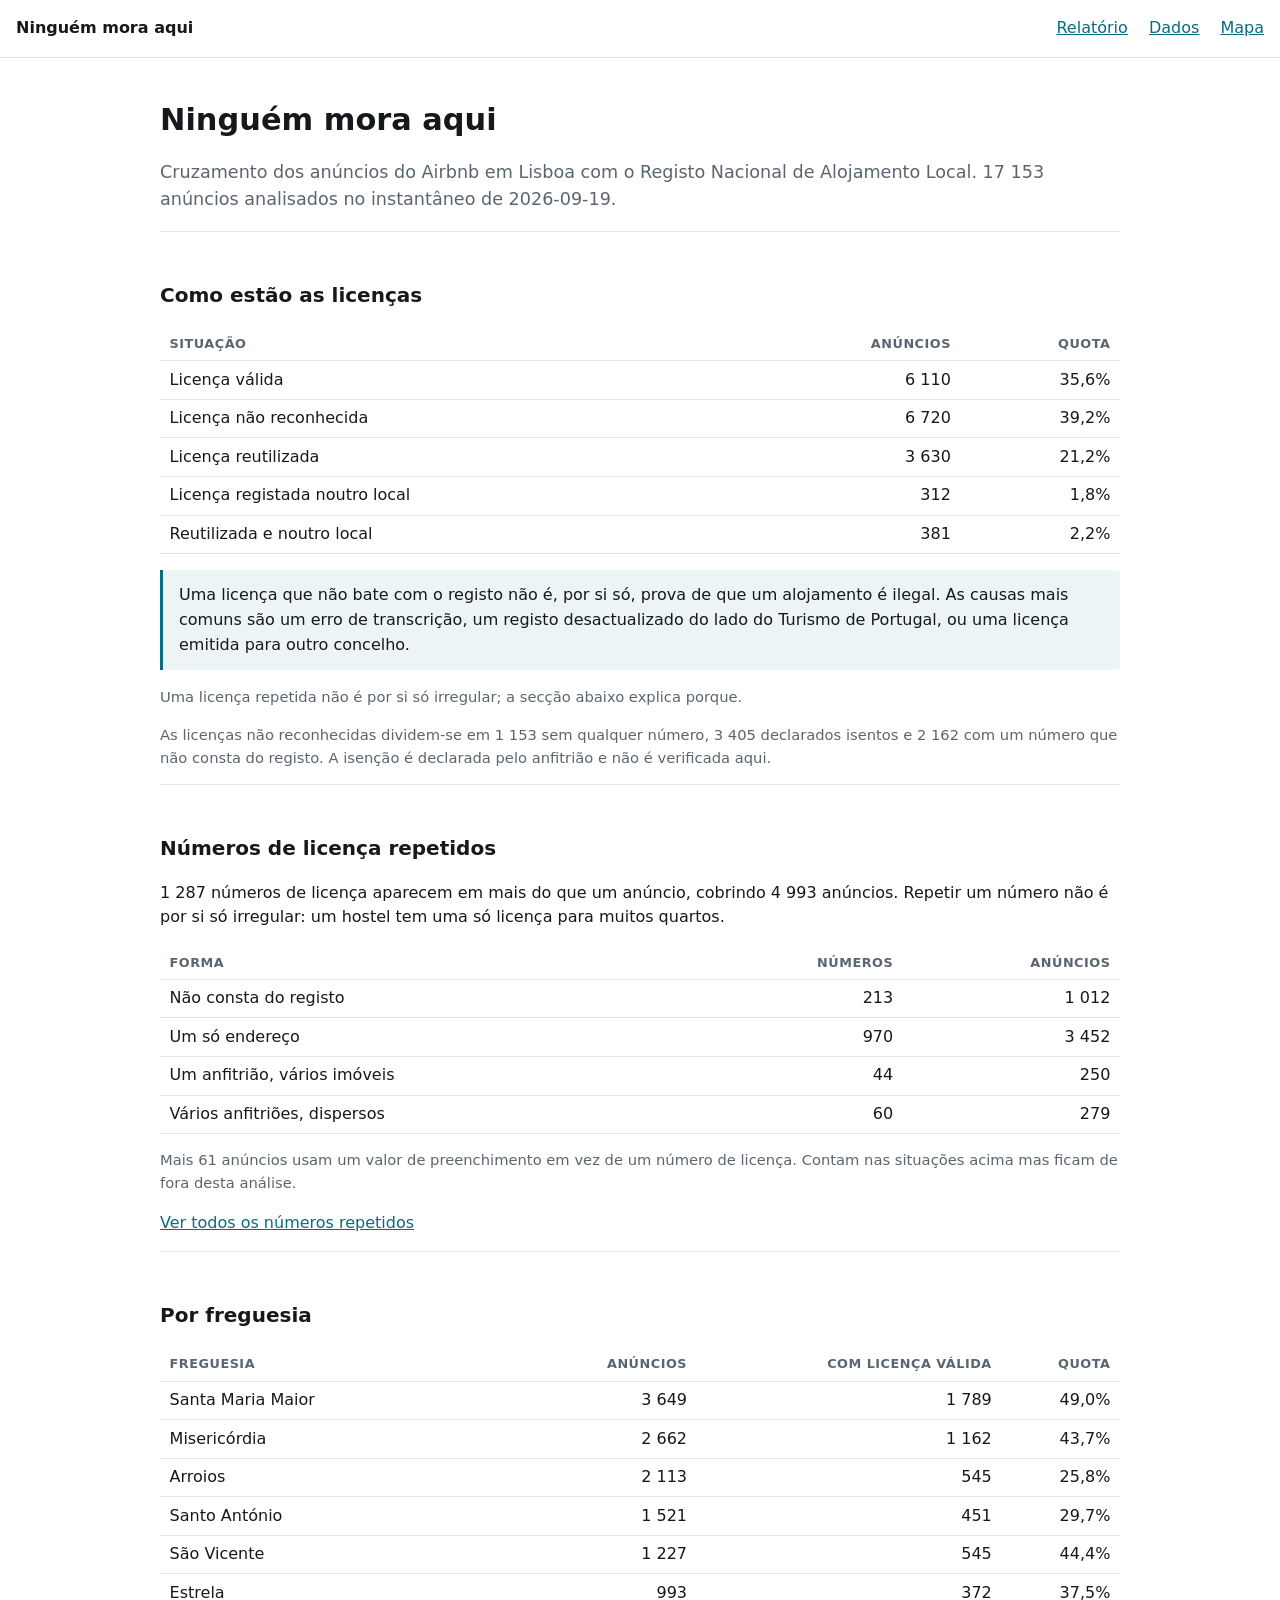
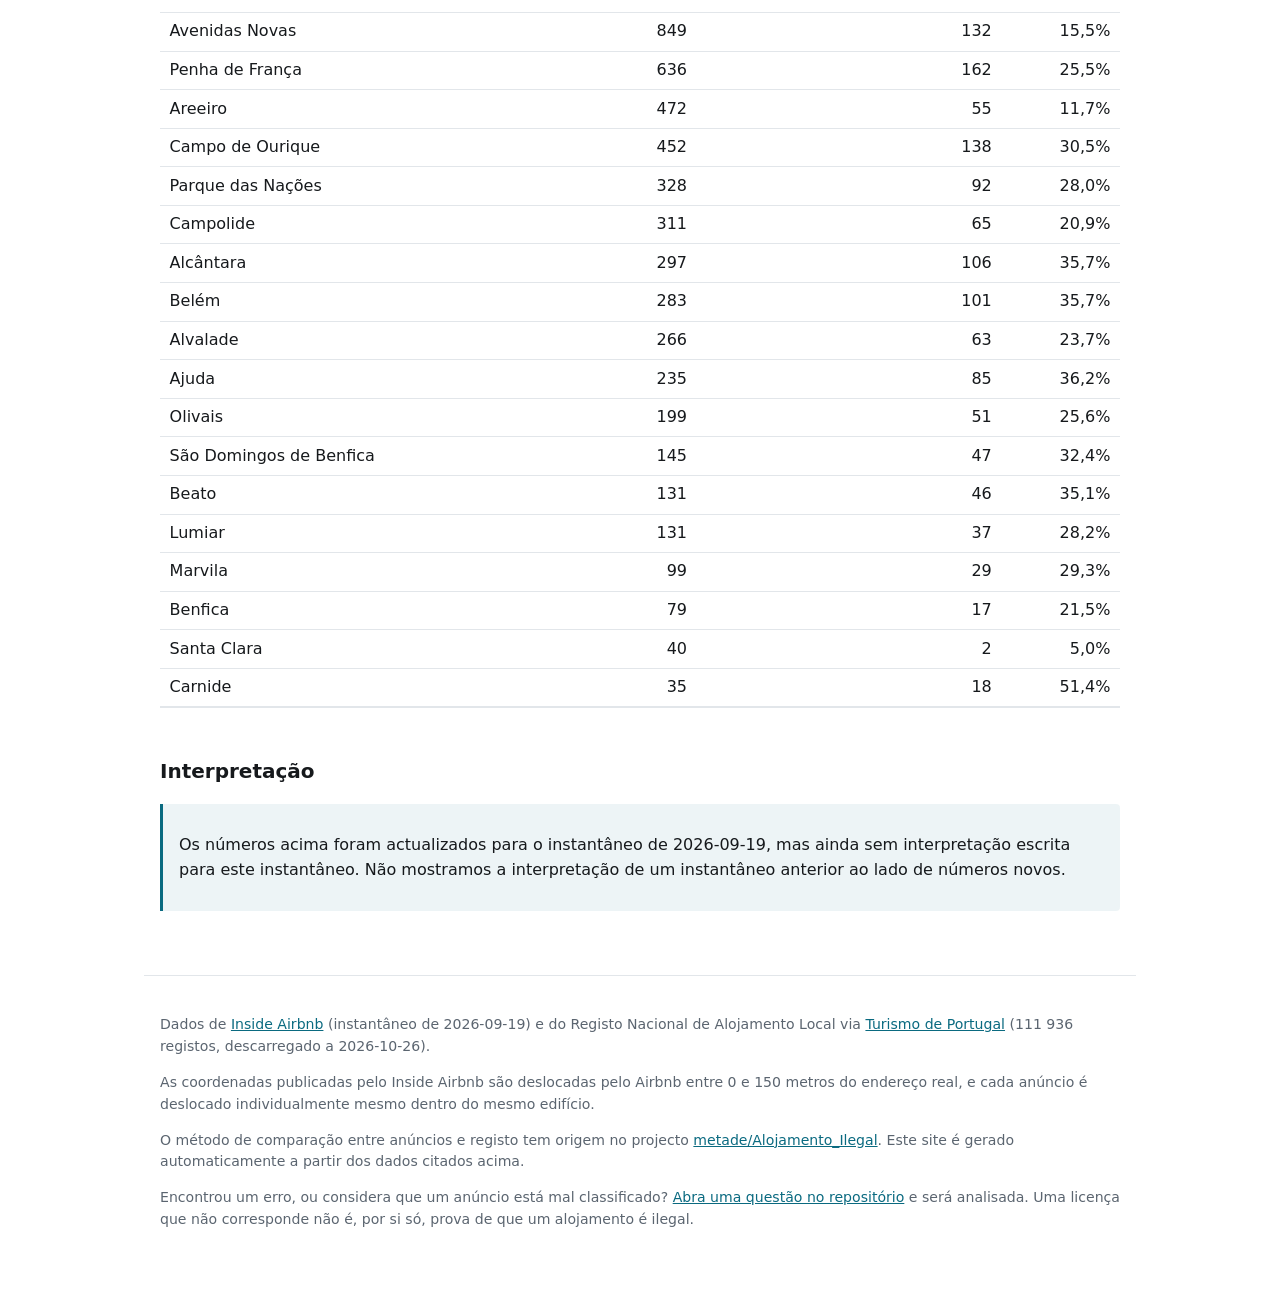
==== commit 2b63e6ed: "Publish 2026-09-19" ====
--- a/index.html
+++ b/index.html
@@ -32,11 +32,11 @@
   </thead>
   <tbody>
   <tr><td>Licença válida</td>
-      <td>6 121</td>
-      <td>35,7%</td></tr>
+      <td>6 110</td>
+      <td>35,6%</td></tr>
   <tr><td>Licença não reconhecida</td>
-      <td>6 709</td>
-      <td>39,1%</td></tr>
+      <td>6 720</td>
+      <td>39,2%</td></tr>
   <tr><td>Licença reutilizada</td>
       <td>3 630</td>
       <td>21,2%</td></tr>
@@ -64,7 +64,7 @@
 <p class="muted">
   As licenças não reconhecidas dividem-se em 1 153
   sem qualquer número, 3 405 declarados isentos
-  e 2 151 com um número que não
+  e 2 162 com um número que não
   consta do registo. A isenção é declarada pelo anfitrião e não é verificada
   aqui.
 </p>
@@ -107,8 +107,8 @@
   <tr>
     <td>Santa Maria Maior</td>
     <td>3 649</td>
-    <td>1 790</td>
-    <td>49,1%</td>
+    <td>1 789</td>
+    <td>49,0%</td>
   </tr>
   <tr>
     <td>Misericórdia</td>
@@ -125,7 +125,7 @@
   <tr>
     <td>Santo António</td>
     <td>1 521</td>
-    <td>452</td>
+    <td>451</td>
     <td>29,7%</td>
   </tr>
   <tr>
@@ -161,8 +161,8 @@
   <tr>
     <td>Campo de Ourique</td>
     <td>452</td>
-    <td>139</td>
-    <td>30,8%</td>
+    <td>138</td>
+    <td>30,5%</td>
   </tr>
   <tr>
     <td>Parque das Nações</td>
@@ -179,14 +179,14 @@
   <tr>
     <td>Alcântara</td>
     <td>297</td>
-    <td>107</td>
-    <td>36,0%</td>
+    <td>106</td>
+    <td>35,7%</td>
   </tr>
   <tr>
     <td>Belém</td>
     <td>283</td>
-    <td>102</td>
-    <td>36,0%</td>
+    <td>101</td>
+    <td>35,7%</td>
   </tr>
   <tr>
     <td>Alvalade</td>
@@ -209,8 +209,8 @@
   <tr>
     <td>São Domingos de Benfica</td>
     <td>145</td>
-    <td>53</td>
-    <td>36,6%</td>
+    <td>47</td>
+    <td>32,4%</td>
   </tr>
   <tr>
     <td>Beato</td>
@@ -271,8 +271,8 @@
     (instantâneo de 2026-09-19) e do Registo Nacional de
     Alojamento Local via
     <a href="https://sigtur.turismodeportugal.pt/">Turismo de Portugal</a>
-    (111 909 registos, descarregado a
-    2026-10-19).
+    (111 936 registos, descarregado a
+    2026-10-26).
   </p>
   <p>
     As coordenadas publicadas pelo Inside Airbnb são deslocadas pelo Airbnb
